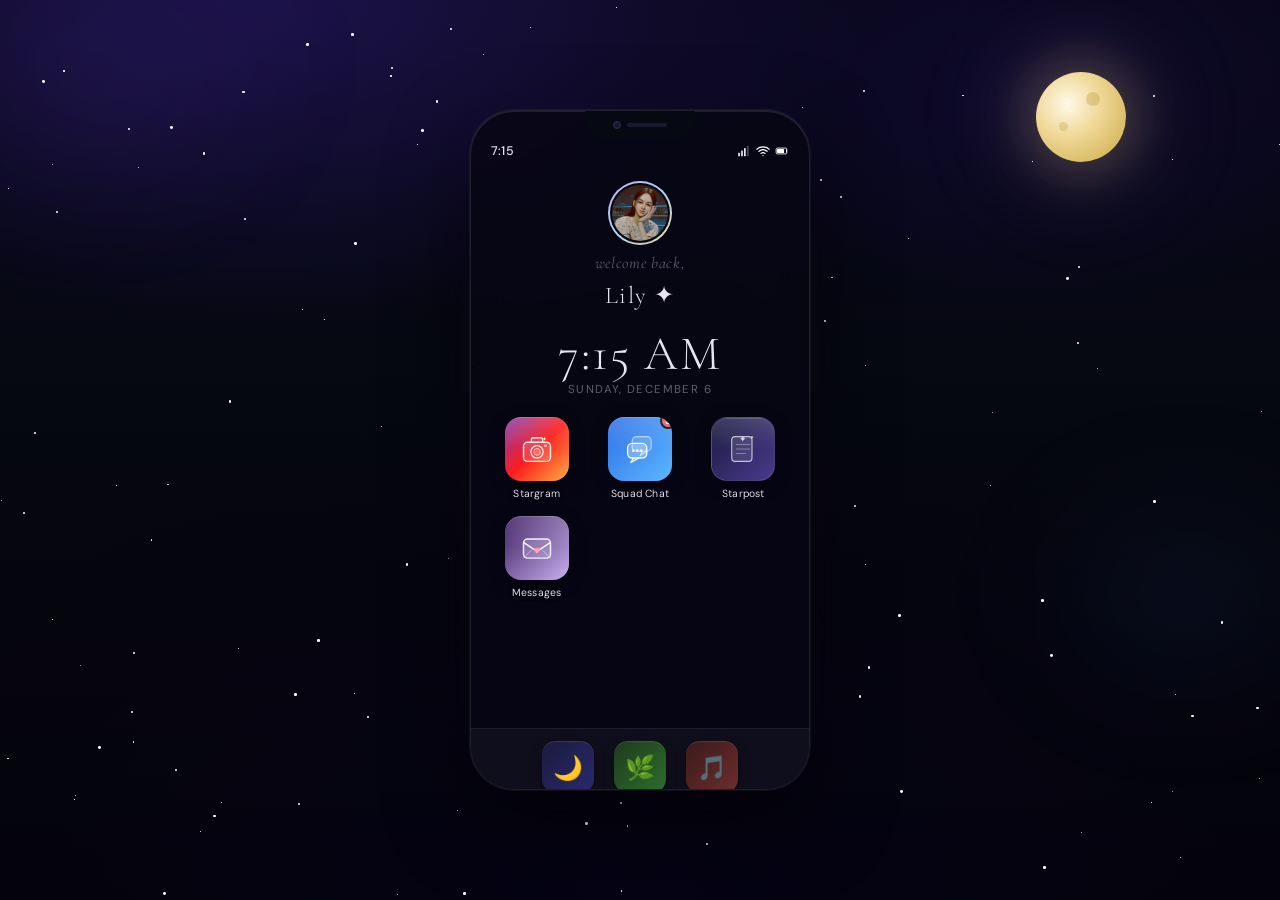
==== index.html @ 1cff6b0c "Update index.html" ====
<!DOCTYPE html>
<html lang="en">
<head>
  <meta charset="UTF-8"/>
  <meta name="viewport" content="width=device-width, initial-scale=1.0"/>
  <title>Lily's World</title>
  <link rel="manifest" href="manifest.json"/>
  <meta name="theme-color" content="#060812"/>
  <meta name="apple-mobile-web-app-capable" content="yes"/>
  <meta name="apple-mobile-web-app-status-bar-style" content="black-translucent"/>
  <meta name="apple-mobile-web-app-title" content="Lily's World"/>
  <link rel="apple-touch-icon" href="icons/icon-192.png"/>
  <style>
    @import url('https://fonts.googleapis.com/css2?family=Cormorant+Garamond:ital,wght@0,300;0,400;1,300;1,400&family=DM+Sans:wght@300;400;500&display=swap');

    *, *::before, *::after { box-sizing: border-box; margin: 0; padding: 0; }

    :root {
      --bg: #060812;
      --surface: rgba(255,255,255,0.04);
      --border: rgba(255,255,255,0.07);
      --text: #e8e4f0;
      --muted: rgba(232,228,240,0.4);
      --accent: #c9b1f0;
      --accent2: #a8d4f5;
      --gold: #f0d898;
    }

    html, body {
      height: 100%;
      overflow: hidden;
    }

    body {
      background: var(--bg);
      color: var(--text);
      font-family: 'DM Sans', sans-serif;
      display: flex;
      align-items: center;
      justify-content: center;
    }

    /* ── NIGHT SKY BACKGROUND ── */
    .sky {
      position: fixed;
      inset: 0;
      z-index: 0;
      overflow: hidden;
    }

    /* Deep gradient */
    .sky-grad {
      position: absolute;
      inset: 0;
      background:
        radial-gradient(ellipse 80% 60% at 20% 0%, rgba(30,20,80,0.9) 0%, transparent 60%),
        radial-gradient(ellipse 60% 50% at 80% 10%, rgba(15,10,50,0.8) 0%, transparent 50%),
        radial-gradient(ellipse 100% 80% at 50% 100%, rgba(5,3,20,1) 0%, transparent 70%),
        linear-gradient(180deg, #090618 0%, #060812 40%, #030208 100%);
    }

    /* Moon */
    .moon {
      position: absolute;
      top: 8%;
      right: 12%;
      width: 90px;
      height: 90px;
      border-radius: 50%;
      background: radial-gradient(circle at 35% 35%, #fef9e7, #f0d898 40%, #c8a840 100%);
      box-shadow:
        0 0 40px 15px rgba(240,216,152,0.15),
        0 0 80px 30px rgba(240,216,152,0.08),
        0 0 120px 50px rgba(240,216,152,0.04);
      animation: moonGlow 4s ease-in-out infinite alternate;
    }

    /* Moon craters */
    .moon::before {
      content: '';
      position: absolute;
      top: 22%; left: 55%;
      width: 14px; height: 14px;
      border-radius: 50%;
      background: rgba(180,140,40,0.3);
    }

    .moon::after {
      content: '';
      position: absolute;
      top: 55%; left: 25%;
      width: 9px; height: 9px;
      border-radius: 50%;
      background: rgba(180,140,40,0.25);
    }

    @keyframes moonGlow {
      from { box-shadow: 0 0 40px 15px rgba(240,216,152,0.15), 0 0 80px 30px rgba(240,216,152,0.08), 0 0 120px 50px rgba(240,216,152,0.04); }
      to   { box-shadow: 0 0 50px 20px rgba(240,216,152,0.22), 0 0 100px 40px rgba(240,216,152,0.12), 0 0 160px 70px rgba(240,216,152,0.06); }
    }

    /* Stars */
    .stars-layer {
      position: absolute;
      inset: 0;
    }

    .star-dot {
      position: absolute;
      border-radius: 50%;
      background: #fff;
      animation: twinkle var(--dur, 3s) ease-in-out infinite alternate;
      animation-delay: var(--delay, 0s);
    }

    @keyframes twinkle {
      from { opacity: var(--min-op, 0.2); transform: scale(1); }
      to   { opacity: var(--max-op, 0.9); transform: scale(1.3); }
    }

    /* Shooting star */
    .shooting-star {
      position: absolute;
      top: 15%;
      left: -10%;
      width: 120px;
      height: 1px;
      background: linear-gradient(90deg, transparent, rgba(255,255,255,0.8), transparent);
      transform: rotate(-20deg);
      animation: shoot 8s ease-in-out infinite;
      animation-delay: 3s;
      opacity: 0;
    }

    @keyframes shoot {
      0%   { left: -10%; top: 15%; opacity: 0; }
      5%   { opacity: 1; }
      20%  { left: 110%; top: 25%; opacity: 0; }
      100% { left: 110%; top: 25%; opacity: 0; }
    }

    /* Nebula clouds */
    .nebula {
      position: absolute;
      border-radius: 50%;
      filter: blur(60px);
      pointer-events: none;
    }

    .nebula-1 {
      width: 400px; height: 300px;
      top: -80px; left: -100px;
      background: radial-gradient(ellipse, rgba(100,60,200,0.12) 0%, transparent 70%);
    }

    .nebula-2 {
      width: 350px; height: 250px;
      bottom: 20%; right: -80px;
      background: radial-gradient(ellipse, rgba(60,120,200,0.1) 0%, transparent 70%);
    }

    /* ── PHONE FRAME ── */
    .phone {
      position: relative;
      z-index: 10;
      width: 340px;
      height: 680px;
      background: rgba(8,6,20,0.85);
      border-radius: 44px;
      border: 1px solid rgba(255,255,255,0.1);
      box-shadow:
        0 0 0 1px rgba(255,255,255,0.05),
        0 30px 80px rgba(0,0,0,0.7),
        0 0 60px rgba(100,60,200,0.08),
        inset 0 1px 0 rgba(255,255,255,0.1);
      overflow: hidden;
      display: flex;
      flex-direction: column;
      backdrop-filter: blur(20px);
    }

    /* Notch */
    .notch {
      width: 110px;
      height: 28px;
      background: #060812;
      border-radius: 0 0 18px 18px;
      margin: 0 auto;
      flex-shrink: 0;
      display: flex;
      align-items: center;
      justify-content: center;
      gap: 6px;
    }

    .notch-cam {
      width: 8px; height: 8px;
      border-radius: 50%;
      background: #1a1a2e;
      border: 1px solid #2a2a4e;
    }

    .notch-speaker {
      width: 40px; height: 4px;
      border-radius: 2px;
      background: #1a1a2e;
    }

    /* Status bar */
    .status-bar {
      display: flex;
      align-items: center;
      justify-content: space-between;
      padding: 4px 20px 0;
      flex-shrink: 0;
    }

    .status-time {
      font-size: 0.78rem;
      font-weight: 500;
      color: var(--text);
      letter-spacing: 0.02em;
    }

    .status-icons {
      display: flex;
      gap: 5px;
      align-items: center;
    }

    .status-icons svg {
      width: 14px; height: 14px;
      fill: var(--text);
    }

    /* ── PHONE CONTENT ── */
    .phone-content {
      flex: 1;
      display: flex;
      flex-direction: column;
      padding: 12px 20px 20px;
      overflow: hidden;
    }

    /* Profile top */
    .profile-top {
      display: flex;
      flex-direction: column;
      align-items: center;
      gap: 8px;
      padding: 10px 0 20px;
    }

    .profile-avatar-ring {
      width: 64px; height: 64px;
      border-radius: 50%;
      padding: 2px;
      background: linear-gradient(135deg, #c9b1f0, #a8d4f5, #f0d898);
      animation: ringGlow 3s ease-in-out infinite alternate;
    }

    @keyframes ringGlow {
      from { box-shadow: 0 0 12px rgba(201,177,240,0.3); }
      to   { box-shadow: 0 0 20px rgba(201,177,240,0.6); }
    }

    .profile-avatar-inner {
      width: 100%; height: 100%;
      border-radius: 50%;
      background: #1a1530;
      border: 2px solid #060812;
      overflow: hidden;
      display: flex; align-items: center; justify-content: center;
      font-size: 1.6rem;
    }

    .profile-avatar-inner img {
      width: 100%; height: 100%;
      object-fit: cover; border-radius: 50%;
    }

    .welcome-text {
      font-family: 'Cormorant Garamond', serif;
      font-style: italic;
      font-size: 1rem;
      color: var(--muted);
      letter-spacing: 0.04em;
    }

    .welcome-name {
      font-family: 'Cormorant Garamond', serif;
      font-size: 1.5rem;
      font-weight: 300;
      color: var(--text);
      letter-spacing: 0.06em;
    }

    /* Date */
    .date-display {
      text-align: center;
      margin-bottom: 20px;
    }

    .clock {
      font-family: 'Cormorant Garamond', serif;
      font-size: 3rem;
      font-weight: 300;
      color: var(--text);
      letter-spacing: 0.04em;
      line-height: 1;
      margin-bottom: 4px;
    }

    .date-str {
      font-size: 0.72rem;
      color: var(--muted);
      letter-spacing: 0.12em;
      text-transform: uppercase;
    }

    /* ── APP GRID ── */
    .app-grid {
      display: grid;
      grid-template-columns: repeat(3, 1fr);
      gap: 16px 12px;
      flex: 1;
      align-content: start;
    }

    .app-icon {
      display: flex;
      flex-direction: column;
      align-items: center;
      gap: 6px;
      cursor: pointer;
      text-decoration: none;
      transition: transform 0.15s ease;
    }

    .app-icon:active { transform: scale(0.9); }

    .app-icon-face {
      width: 64px; height: 64px;
      border-radius: 16px;
      display: flex;
      align-items: center;
      justify-content: center;
      font-size: 1.8rem;
      position: relative;
      overflow: hidden;
      box-shadow: 0 4px 16px rgba(0,0,0,0.4), inset 0 1px 0 rgba(255,255,255,0.15);
      transition: box-shadow 0.2s, transform 0.15s;
    }

    .app-icon:hover .app-icon-face {
      box-shadow: 0 6px 24px rgba(0,0,0,0.5), inset 0 1px 0 rgba(255,255,255,0.2);
      transform: translateY(-2px);
    }

    /* Shine effect */
    .app-icon-face::after {
      content: '';
      position: absolute;
      top: 0; left: 0; right: 0;
      height: 50%;
      background: linear-gradient(180deg, rgba(255,255,255,0.15) 0%, transparent 100%);
      border-radius: 16px 16px 0 0;
      pointer-events: none;
    }

    .app-label {
      font-size: 0.65rem;
      color: var(--text);
      text-align: center;
      letter-spacing: 0.02em;
      text-shadow: 0 1px 4px rgba(0,0,0,0.8);
    }

    /* App colors */
    .app-stargram .app-icon-face {
      background: linear-gradient(135deg, #833ab4, #fd1d1d, #fcb045);
    }

    .app-chat .app-icon-face {
      background: linear-gradient(135deg, #2d6ee8, #5bb8ff);
    }

    .app-starpost .app-icon-face {
      background: linear-gradient(135deg, #1a1a3e, #4a3a8e);
      border: 1px solid rgba(201,177,240,0.2);
    }

    .app-messages .app-icon-face {
  background: linear-gradient(135deg, #3a1a5e, #c9b1f0);
}

    /* Notification badge */
    .app-badge {
      position: absolute;
      top: -4px; right: -4px;
      width: 16px; height: 16px;
      border-radius: 50%;
      background: #e05c5c;
      border: 2px solid #060812;
      font-size: 0.55rem;
      font-weight: 700;
      color: #fff;
      display: flex; align-items: center; justify-content: center;
    }

    /* ── DOCK ── */
    .dock {
      margin: 0 -20px -20px;
      padding: 12px 20px 16px;
      background: rgba(255,255,255,0.04);
      border-top: 1px solid rgba(255,255,255,0.06);
      backdrop-filter: blur(20px);
      display: flex;
      justify-content: center;
      gap: 20px;
    }

    .dock-icon {
      width: 52px; height: 52px;
      border-radius: 14px;
      display: flex; align-items: center; justify-content: center;
      font-size: 1.5rem;
      box-shadow: 0 4px 12px rgba(0,0,0,0.4), inset 0 1px 0 rgba(255,255,255,0.1);
      cursor: pointer;
      transition: transform 0.15s;
    }

    .dock-icon:hover { transform: translateY(-3px); }

    /* ── MOBILE RESPONSIVE ── */
    @media (max-width: 400px) {
      .phone {
        width: 100vw;
        height: 100vh;
        border-radius: 0;
        border: none;
      }
    }

    /* ── ANIMATIONS ── */
    @keyframes fadeUp {
      from { opacity: 0; transform: translateY(16px); }
      to   { opacity: 1; transform: translateY(0); }
    }

    .profile-top { animation: fadeUp 0.6s ease both; }
    .date-display { animation: fadeUp 0.6s 0.1s ease both; }
    .app-grid { animation: fadeUp 0.6s 0.2s ease both; }
    .dock { animation: fadeUp 0.6s 0.3s ease both; }
  </style>
</head>
<body>

  <!-- NIGHT SKY -->
  <div class="sky">
    <div class="sky-grad"></div>
    <div class="moon"></div>
    <div class="nebula nebula-1"></div>
    <div class="nebula nebula-2"></div>
    <div class="stars-layer" id="stars"></div>
    <div class="shooting-star"></div>
  </div>

  <!-- PHONE -->
  <div class="phone">

    <!-- Notch -->
    <div class="notch">
      <div class="notch-cam"></div>
      <div class="notch-speaker"></div>
    </div>

    <!-- Status Bar -->
    <div class="status-bar">
      <div class="status-time" id="status-time">9:41</div>
      <div class="status-icons">
        <!-- Signal -->
        <svg viewBox="0 0 24 24"><rect x="2" y="15" width="3" height="6" rx="1"/><rect x="7" y="11" width="3" height="10" rx="1"/><rect x="12" y="7" width="3" height="14" rx="1"/><rect x="17" y="3" width="3" height="18" rx="1" opacity="0.3"/></svg>
        <!-- Wifi -->
        <svg viewBox="0 0 24 24"><path d="M5 12.55a11 11 0 0 1 14.08 0M1.42 9a16 16 0 0 1 21.16 0M8.53 16.11a6 6 0 0 1 6.95 0" stroke="white" stroke-width="2" fill="none" stroke-linecap="round"/><circle cx="12" cy="20" r="1" fill="white"/></svg>
        <!-- Battery -->
        <svg viewBox="0 0 24 24"><rect x="2" y="7" width="18" height="10" rx="2" stroke="white" stroke-width="1.5" fill="none"/><rect x="3.5" y="8.5" width="12" height="7" rx="1" fill="white"/><path d="M20 10v4" stroke="white" stroke-width="1.5" stroke-linecap="round"/></svg>
      </div>
    </div>

    <!-- Phone Content -->
    <div class="phone-content">

      <!-- Profile -->
      <div class="profile-top">
        <div class="profile-avatar-ring">
          <div class="profile-avatar-inner">
            <img src="avatars/lily.jpg" alt="Lily" onerror="this.parentElement.textContent='🌙'"/>
          </div>
        </div>
        <div class="welcome-text">welcome back,</div>
        <div class="welcome-name">Lily ✦</div>
      </div>

      <!-- Clock -->
      <div class="date-display">
        <div class="clock" id="clock">9:41</div>
        <div class="date-str" id="date-str">Monday, January 1</div>
      </div>

      <!-- App Grid -->
      <div class="app-grid">

        <a class="app-icon app-stargram" href="stargram.html">
          <div class="app-icon-face">
            <svg viewBox="0 0 64 64" width="36" height="36" fill="none" xmlns="http://www.w3.org/2000/svg">
              <!-- Camera body -->
              <rect x="8" y="20" width="48" height="34" rx="7" fill="rgba(255,255,255,0.15)" stroke="rgba(255,255,255,0.9)" stroke-width="2.5"/>
              <!-- Lens outer -->
              <circle cx="32" cy="37" r="11" stroke="rgba(255,255,255,0.9)" stroke-width="2.5"/>
              <!-- Lens inner -->
              <circle cx="32" cy="37" r="6" fill="rgba(255,255,255,0.2)" stroke="rgba(255,255,255,0.7)" stroke-width="1.5"/>
              <!-- Viewfinder bump -->
              <path d="M22 20 L22 15 Q22 12 25 12 L39 12 Q42 12 42 15 L42 20" stroke="rgba(255,255,255,0.9)" stroke-width="2.5" fill="rgba(255,255,255,0.1)" stroke-linejoin="round"/>
              <!-- Flash -->
              <rect x="44" y="24" width="6" height="4" rx="2" fill="rgba(255,255,255,0.7)"/>
              <!-- Star sparkle top right -->
              <text x="46" y="18" font-size="10" fill="rgba(255,255,180,0.95)" text-anchor="middle">✦</text>
            </svg>
          </div>
          <div class="app-label">Stargram</div>
        </a>

        <a class="app-icon app-chat" href="chat.html">
          <div class="app-icon-face">
            <div class="app-badge">3</div>
            <svg viewBox="0 0 64 64" width="36" height="36" fill="none" xmlns="http://www.w3.org/2000/svg">
              <!-- Back bubble -->
              <rect x="18" y="10" width="34" height="26" rx="8" fill="rgba(255,255,255,0.15)" stroke="rgba(255,255,255,0.6)" stroke-width="2"/>
              <path d="M36 36 L32 44 L44 36" fill="rgba(255,255,255,0.15)" stroke="rgba(255,255,255,0.6)" stroke-width="2" stroke-linejoin="round"/>
              <!-- Front bubble -->
              <rect x="10" y="22" width="34" height="26" rx="8" fill="rgba(255,255,255,0.25)" stroke="rgba(255,255,255,0.95)" stroke-width="2.5"/>
              <path d="M20 48 L16 56 L30 48" fill="rgba(255,255,255,0.25)" stroke="rgba(255,255,255,0.95)" stroke-width="2.5" stroke-linejoin="round"/>
              <!-- Dots -->
              <circle cx="20" cy="35" r="2.5" fill="rgba(255,255,255,0.9)"/>
              <circle cx="27" cy="35" r="2.5" fill="rgba(255,255,255,0.9)"/>
              <circle cx="34" cy="35" r="2.5" fill="rgba(255,255,255,0.9)"/>
            </svg>
          </div>
          <div class="app-label">Squad Chat</div>
        </a>

        <a class="app-icon app-starpost" href="starpost.html">
          <div class="app-icon-face">
            <svg viewBox="0 0 64 64" width="36" height="36" fill="none" xmlns="http://www.w3.org/2000/svg">
              <!-- Page/note -->
              <rect x="12" y="10" width="36" height="44" rx="6" fill="rgba(255,255,255,0.1)" stroke="rgba(255,255,255,0.7)" stroke-width="2"/>
              <!-- Lines on page -->
              <line x1="20" y1="24" x2="44" y2="24" stroke="rgba(255,255,255,0.4)" stroke-width="1.5" stroke-linecap="round"/>
              <line x1="20" y1="32" x2="44" y2="32" stroke="rgba(255,255,255,0.4)" stroke-width="1.5" stroke-linecap="round"/>
              <line x1="20" y1="40" x2="36" y2="40" stroke="rgba(255,255,255,0.4)" stroke-width="1.5" stroke-linecap="round"/>
              <!-- Big star -->
              <text x="32" y="20" font-size="16" fill="rgba(230,210,255,0.95)" text-anchor="middle">✦</text>
              <!-- Small stars scattered -->
              <text x="48" y="14" font-size="9" fill="rgba(255,255,180,0.8)" text-anchor="middle">✦</text>
              <text x="16" y="56" font-size="7" fill="rgba(201,177,240,0.6)" text-anchor="middle">✦</text>
            </svg>
          </div>
          <div class="app-label">Starpost</div>
        </a>

        <a class="app-icon app-messages" href="messages.html">
          <div class="app-icon-face">
            <svg viewBox="0 0 64 64" width="36" height="36" fill="none" xmlns="http://www.w3.org/2000/svg">
              <!-- Envelope body -->
              <rect x="8" y="16" width="48" height="34" rx="7" fill="rgba(255,255,255,0.15)" stroke="rgba(255,255,255,0.9)" stroke-width="2.5"/>
              <!-- Envelope flap -->
              <path d="M8 22 L32 38 L56 22" stroke="rgba(255,255,255,0.9)" stroke-width="2.5" stroke-linejoin="round" fill="none"/>
              <!-- Bottom fold lines -->
              <path d="M8 50 L22 36" stroke="rgba(255,255,255,0.5)" stroke-width="1.5" stroke-linecap="round"/>
              <path d="M56 50 L42 36" stroke="rgba(255,255,255,0.5)" stroke-width="1.5" stroke-linecap="round"/>
              <!-- Heart seal in center -->
              <path d="M32 42 C32 42 27 38 27 35 C27 33 28.5 31.5 30.5 31.5 C31.5 31.5 32 32.2 32 32.2 C32 32.2 32.5 31.5 33.5 31.5 C35.5 31.5 37 33 37 35 C37 38 32 42 32 42Z" fill="rgba(255,160,180,0.95)" stroke="rgba(255,120,150,0.6)" stroke-width="0.5"/>
            </svg>
          </div>
          <div class="app-label">Messages</div>
        </a>
        
      </div>

    </div>

    <!-- Dock -->
    <div class="dock">
      <div class="dock-icon" style="background:linear-gradient(135deg,#1a1a3e,#2a2a6e)">🌙</div>
      <div class="dock-icon" style="background:linear-gradient(135deg,#1e3a1e,#2e6e2e)">🌿</div>
      <div class="dock-icon" style="background:linear-gradient(135deg,#3a1a1a,#6e2e2e)">🎵</div>
    </div>

  </div>

  <script>

    // Register service worker
    if ('serviceWorker' in navigator) {
      window.addEventListener('load', function() {
        navigator.serviceWorker.register('sw.js');
      });
    }

    // Generate stars
    var starsLayer = document.getElementById('stars');
    for (var i = 0; i < 120; i++) {
      var star = document.createElement('div');
      star.className = 'star-dot';
      var size = Math.random() * 2.5 + 0.5;
      star.style.cssText =
        'width:' + size + 'px;' +
        'height:' + size + 'px;' +
        'top:' + Math.random() * 100 + '%;' +
        'left:' + Math.random() * 100 + '%;' +
        '--dur:' + (2 + Math.random() * 4) + 's;' +
        '--delay:' + (Math.random() * 4) + 's;' +
        '--min-op:' + (0.1 + Math.random() * 0.3) + ';' +
        '--max-op:' + (0.6 + Math.random() * 0.4) + ';';
      starsLayer.appendChild(star);
    }

    // Real time clock
    function updateClock() {
      var now = new Date();
      var h = now.getHours();
      var m = now.getMinutes();
      var ampm = h >= 12 ? 'PM' : 'AM';
      h = h % 12 || 12;
      var timeStr = h + ':' + (m < 10 ? '0' + m : m);
      var days = ['Sunday','Monday','Tuesday','Wednesday','Thursday','Friday','Saturday'];
      var months = ['January','February','March','April','May','June','July','August','September','October','November','December'];
      var dateStr = days[now.getDay()] + ', ' + months[now.getMonth()] + ' ' + now.getDate();

      document.getElementById('clock').textContent = timeStr + ' ' + ampm;
      document.getElementById('status-time').textContent = timeStr;
      document.getElementById('date-str').textContent = dateStr;
    }

    updateClock();
    setInterval(updateClock, 1000);
  </script>

</body>
</html>
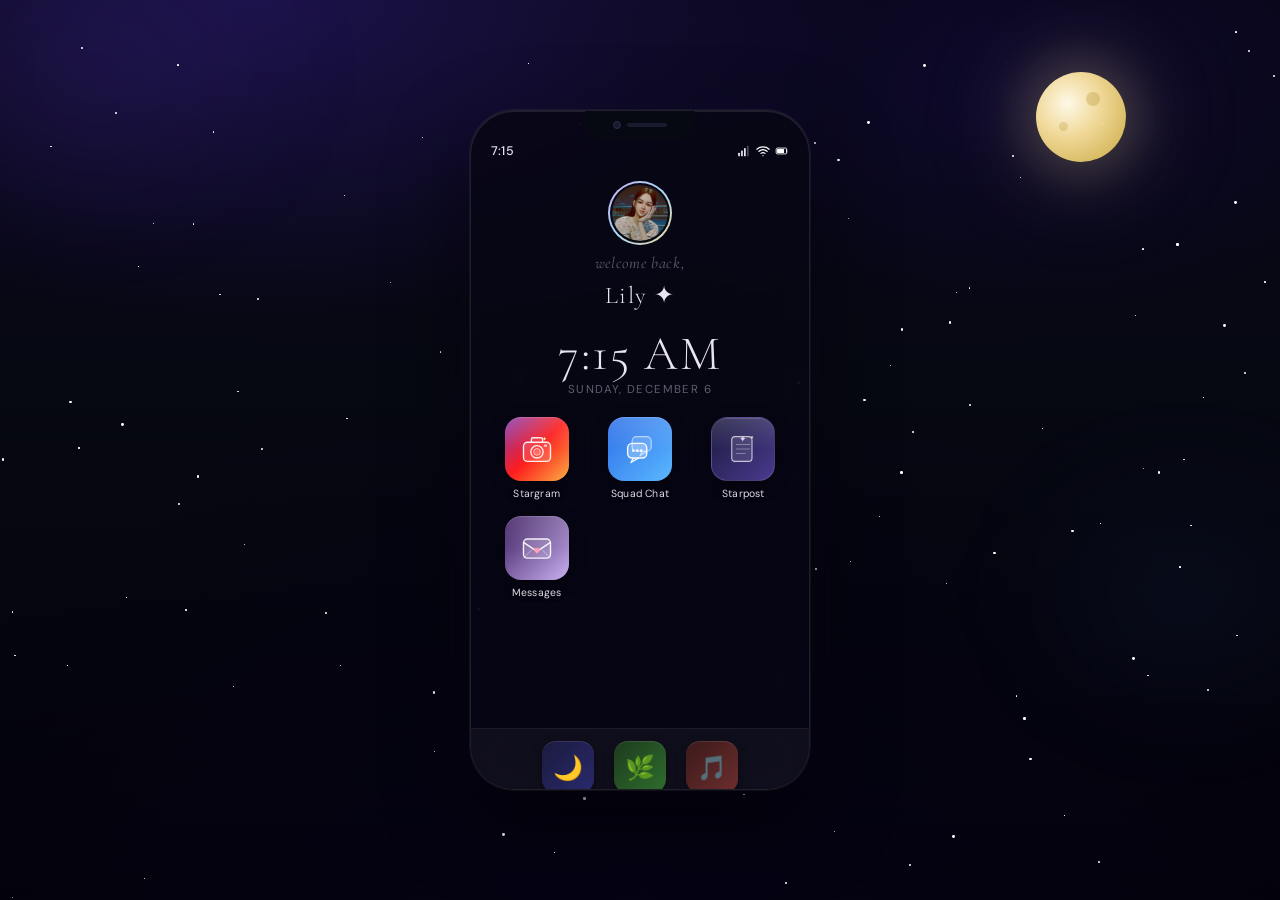
==== commit 0ed48a36: "Update index.html" ====
--- a/index.html
+++ b/index.html
@@ -533,7 +533,6 @@
 
         <a class="app-icon app-chat" href="chat.html">
           <div class="app-icon-face">
-            <div class="app-badge">3</div>
             <svg viewBox="0 0 64 64" width="36" height="36" fill="none" xmlns="http://www.w3.org/2000/svg">
               <!-- Back bubble -->
               <rect x="18" y="10" width="34" height="26" rx="8" fill="rgba(255,255,255,0.15)" stroke="rgba(255,255,255,0.6)" stroke-width="2"/>
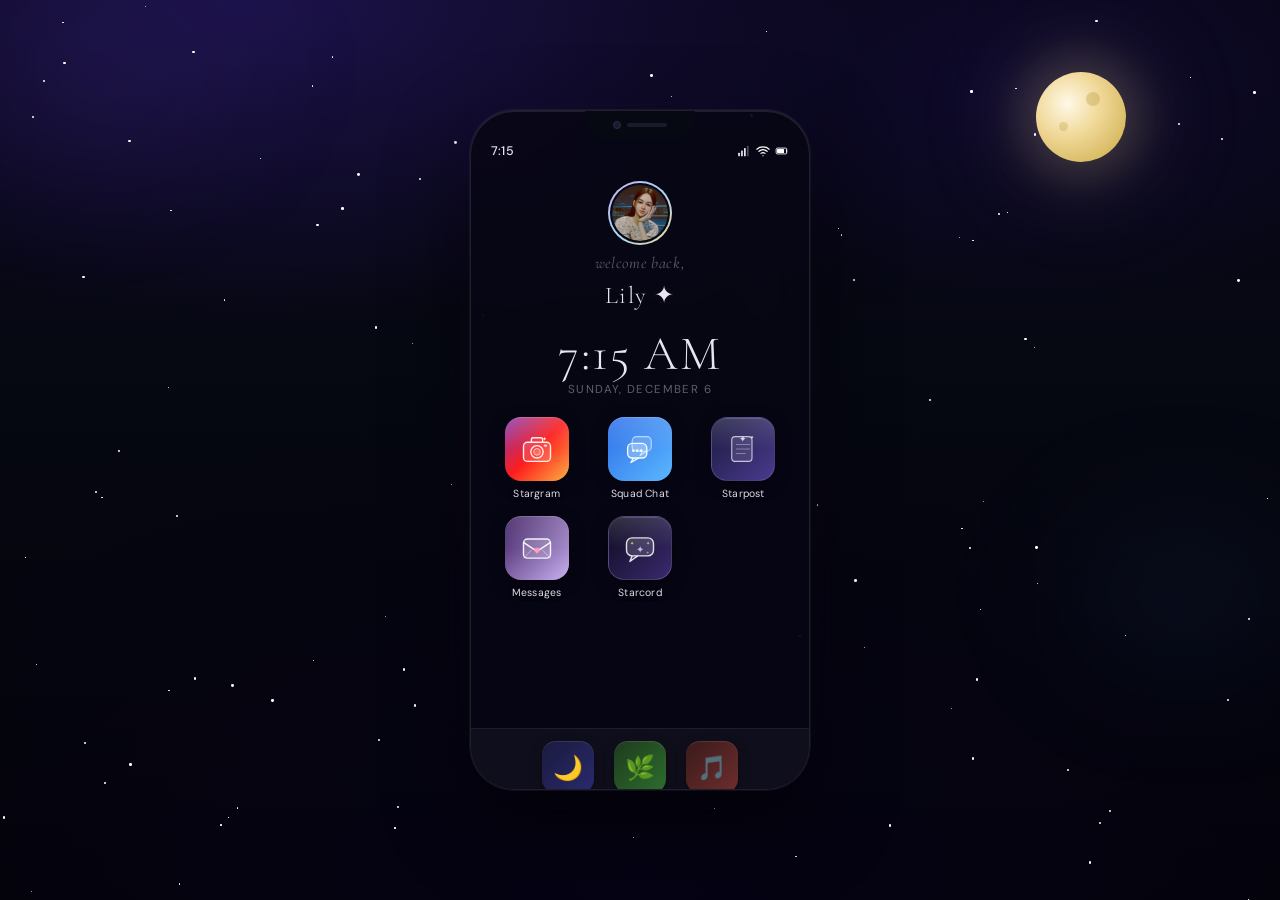
==== commit cbf13d95: "Update index.html" ====
--- a/index.html
+++ b/index.html
@@ -393,6 +393,11 @@
     .app-messages .app-icon-face {
   background: linear-gradient(135deg, #3a1a5e, #c9b1f0);
 }
+
+    .app-starcord .app-icon-face {
+      background: linear-gradient(135deg, #0d0b1e, #3a2a6e);
+      border: 1px solid rgba(201,177,240,0.25);
+    }
 
     /* Notification badge */
     .app-badge {
@@ -584,6 +589,24 @@
           </div>
           <div class="app-label">Messages</div>
         </a>
+
+        <a class="app-icon app-starcord" href="starcord.html">
+          <div class="app-icon-face">
+            <svg viewBox="0 0 64 64" width="36" height="36" fill="none" xmlns="http://www.w3.org/2000/svg">
+              <!-- Chat bubble body -->
+              <rect x="8" y="14" width="48" height="32" rx="10" fill="rgba(255,255,255,0.15)" stroke="rgba(255,255,255,0.85)" stroke-width="2.5"/>
+              <!-- Tail -->
+              <path d="M18 46 L14 56 L28 46" fill="rgba(255,255,255,0.15)" stroke="rgba(255,255,255,0.85)" stroke-width="2.5" stroke-linejoin="round"/>
+              <!-- Big center star -->
+              <text x="32" y="36" font-size="18" fill="rgba(201,177,240,1)" text-anchor="middle" dominant-baseline="middle">✦</text>
+              <!-- Small stars -->
+              <text x="18" y="24" font-size="9" fill="rgba(255,229,102,0.85)" text-anchor="middle" dominant-baseline="middle">✦</text>
+              <text x="46" y="24" font-size="8" fill="rgba(168,212,245,0.85)" text-anchor="middle" dominant-baseline="middle">✦</text>
+              <text x="46" y="40" font-size="7" fill="rgba(245,168,212,0.8)" text-anchor="middle" dominant-baseline="middle">✦</text>
+            </svg>
+          </div>
+          <div class="app-label">Starcord</div>
+        </a>
         
       </div>
 
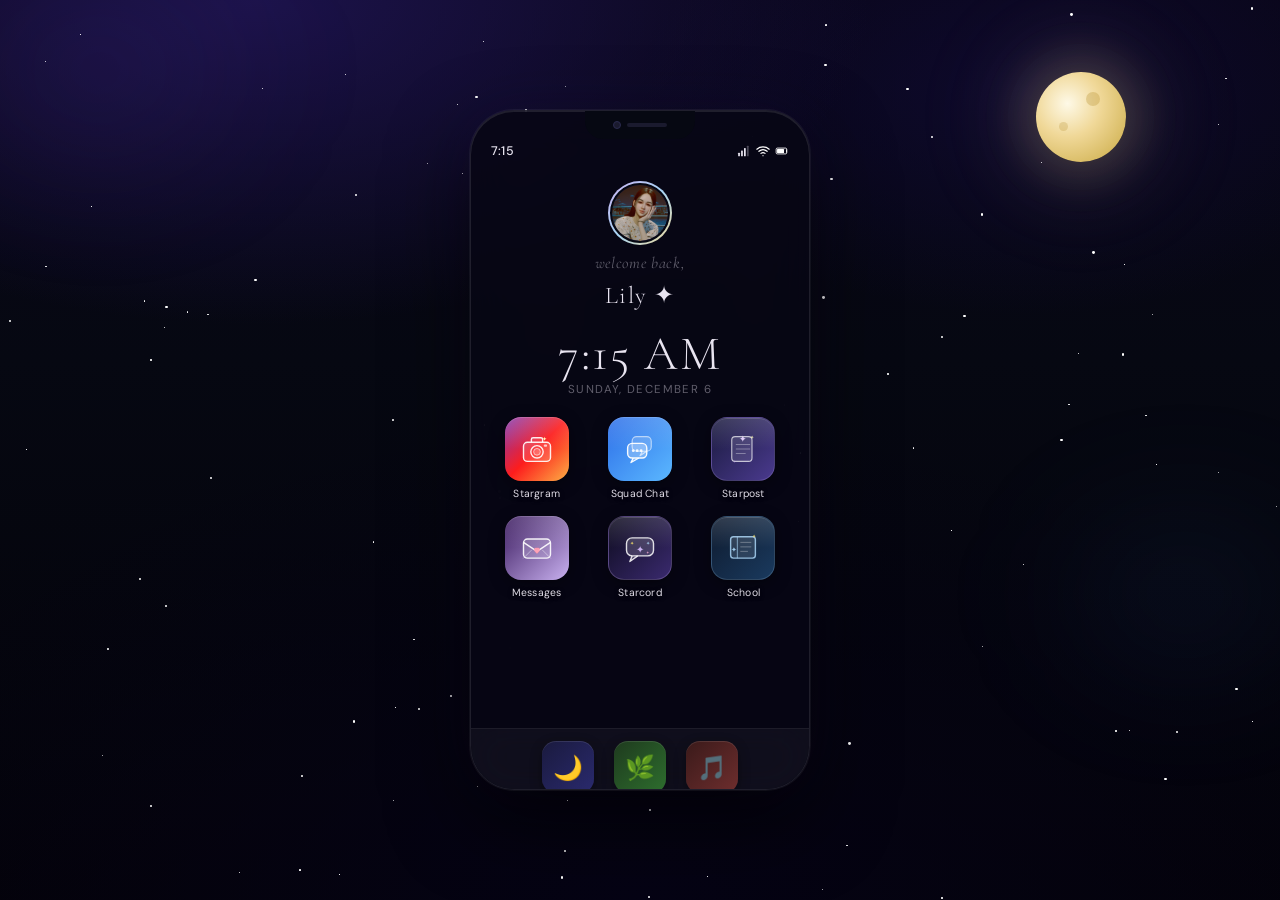
==== commit 27df3a39: "Update index.html" ====
--- a/index.html
+++ b/index.html
@@ -397,6 +397,11 @@
     .app-starcord .app-icon-face {
       background: linear-gradient(135deg, #0d0b1e, #3a2a6e);
       border: 1px solid rgba(201,177,240,0.25);
+    }
+
+    .app-school .app-icon-face {
+      background: linear-gradient(135deg, #0e1a2e, #1a3a5e);
+      border: 1px solid rgba(168,212,245,0.2);
     }
 
     /* Notification badge */
@@ -607,6 +612,26 @@
           </div>
           <div class="app-label">Starcord</div>
         </a>
+
+        <a class="app-icon app-school" href="school.html">
+          <div class="app-icon-face">
+            <svg viewBox="0 0 64 64" width="36" height="36" fill="none" xmlns="http://www.w3.org/2000/svg">
+              <!-- Book body -->
+              <rect x="10" y="12" width="44" height="38" rx="5" fill="rgba(255,255,255,0.1)" stroke="rgba(168,212,245,0.85)" stroke-width="2.5"/>
+              <!-- Spine -->
+              <line x1="22" y1="12" x2="22" y2="50" stroke="rgba(168,212,245,0.6)" stroke-width="2"/>
+              <!-- Page lines -->
+              <line x1="28" y1="22" x2="46" y2="22" stroke="rgba(255,255,255,0.35)" stroke-width="1.5" stroke-linecap="round"/>
+              <line x1="28" y1="30" x2="46" y2="30" stroke="rgba(255,255,255,0.35)" stroke-width="1.5" stroke-linecap="round"/>
+              <line x1="28" y1="38" x2="40" y2="38" stroke="rgba(255,255,255,0.35)" stroke-width="1.5" stroke-linecap="round"/>
+              <!-- Star on cover -->
+              <text x="16" y="36" font-size="13" fill="rgba(168,212,245,0.95)" text-anchor="middle" dominant-baseline="middle">✦</text>
+              <!-- Small sparkle top right -->
+              <text x="52" y="14" font-size="8" fill="rgba(255,229,102,0.8)" text-anchor="middle">✦</text>
+            </svg>
+          </div>
+          <div class="app-label">School</div>
+        </a>
         
       </div>
 
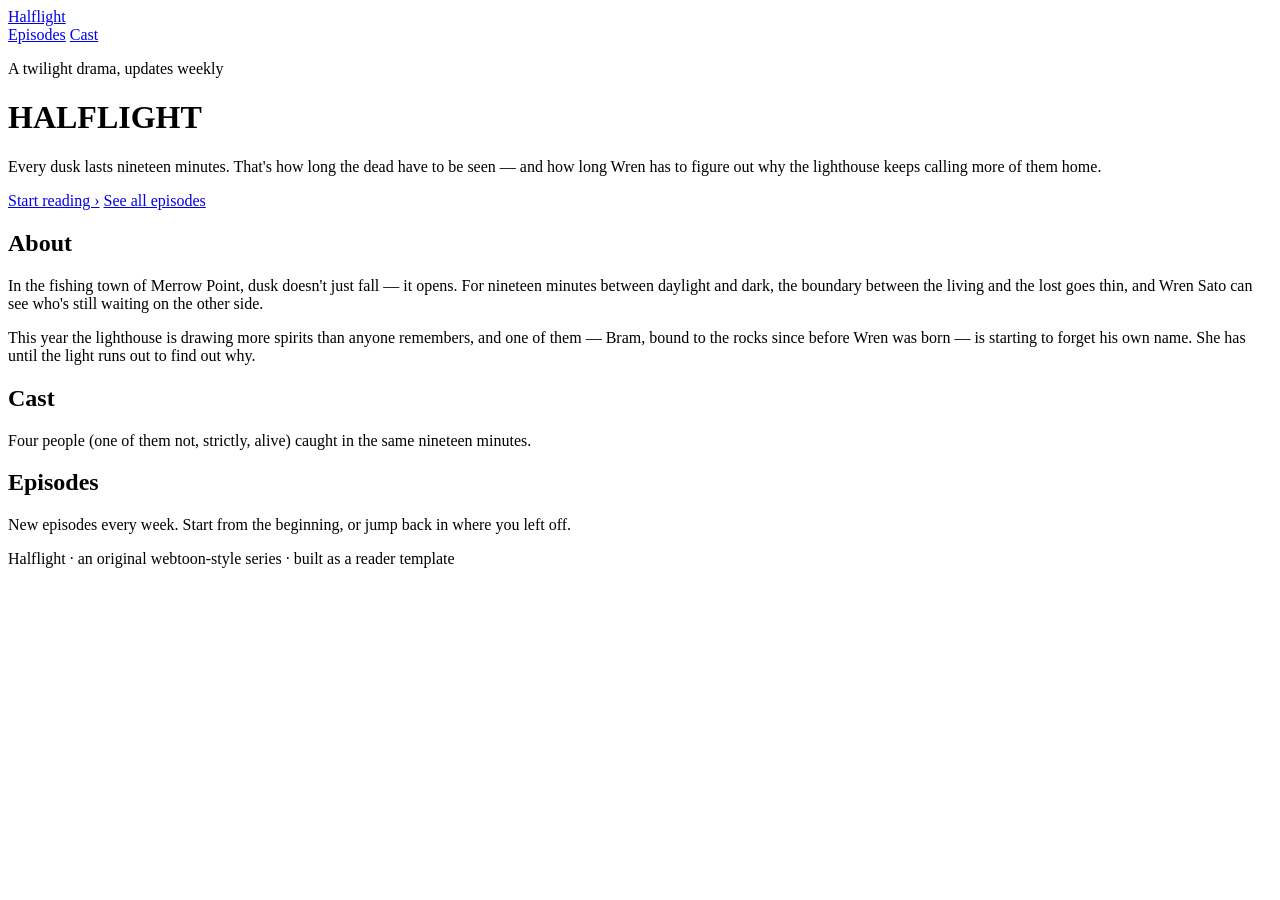
==== commit ba8c6a11: "Add files via upload" ====
--- a/index.html
+++ b/index.html
@@ -1,698 +1,74 @@
 <!DOCTYPE html>
 <html lang="en">
 <head>
-  <meta charset="UTF-8"/>
-  <meta name="viewport" content="width=device-width, initial-scale=1.0"/>
-  <title>Lily's World</title>
-  <link rel="manifest" href="manifest.json"/>
-  <meta name="theme-color" content="#060812"/>
-  <meta name="apple-mobile-web-app-capable" content="yes"/>
-  <meta name="apple-mobile-web-app-status-bar-style" content="black-translucent"/>
-  <meta name="apple-mobile-web-app-title" content="Lily's World"/>
-  <link rel="apple-touch-icon" href="icons/icon-192.png"/>
-  <style>
-    @import url('https://fonts.googleapis.com/css2?family=Cormorant+Garamond:ital,wght@0,300;0,400;1,300;1,400&family=DM+Sans:wght@300;400;500&display=swap');
-
-    *, *::before, *::after { box-sizing: border-box; margin: 0; padding: 0; }
-
-    :root {
-      --bg: #060812;
-      --surface: rgba(255,255,255,0.04);
-      --border: rgba(255,255,255,0.07);
-      --text: #e8e4f0;
-      --muted: rgba(232,228,240,0.4);
-      --accent: #c9b1f0;
-      --accent2: #a8d4f5;
-      --gold: #f0d898;
-    }
-
-    html, body {
-      height: 100%;
-      overflow: hidden;
-    }
-
-    body {
-      background: var(--bg);
-      color: var(--text);
-      font-family: 'DM Sans', sans-serif;
-      display: flex;
-      align-items: center;
-      justify-content: center;
-    }
-
-    /* ── NIGHT SKY BACKGROUND ── */
-    .sky {
-      position: fixed;
-      inset: 0;
-      z-index: 0;
-      overflow: hidden;
-    }
-
-    /* Deep gradient */
-    .sky-grad {
-      position: absolute;
-      inset: 0;
-      background:
-        radial-gradient(ellipse 80% 60% at 20% 0%, rgba(30,20,80,0.9) 0%, transparent 60%),
-        radial-gradient(ellipse 60% 50% at 80% 10%, rgba(15,10,50,0.8) 0%, transparent 50%),
-        radial-gradient(ellipse 100% 80% at 50% 100%, rgba(5,3,20,1) 0%, transparent 70%),
-        linear-gradient(180deg, #090618 0%, #060812 40%, #030208 100%);
-    }
-
-    /* Moon */
-    .moon {
-      position: absolute;
-      top: 8%;
-      right: 12%;
-      width: 90px;
-      height: 90px;
-      border-radius: 50%;
-      background: radial-gradient(circle at 35% 35%, #fef9e7, #f0d898 40%, #c8a840 100%);
-      box-shadow:
-        0 0 40px 15px rgba(240,216,152,0.15),
-        0 0 80px 30px rgba(240,216,152,0.08),
-        0 0 120px 50px rgba(240,216,152,0.04);
-      animation: moonGlow 4s ease-in-out infinite alternate;
-    }
-
-    /* Moon craters */
-    .moon::before {
-      content: '';
-      position: absolute;
-      top: 22%; left: 55%;
-      width: 14px; height: 14px;
-      border-radius: 50%;
-      background: rgba(180,140,40,0.3);
-    }
-
-    .moon::after {
-      content: '';
-      position: absolute;
-      top: 55%; left: 25%;
-      width: 9px; height: 9px;
-      border-radius: 50%;
-      background: rgba(180,140,40,0.25);
-    }
-
-    @keyframes moonGlow {
-      from { box-shadow: 0 0 40px 15px rgba(240,216,152,0.15), 0 0 80px 30px rgba(240,216,152,0.08), 0 0 120px 50px rgba(240,216,152,0.04); }
-      to   { box-shadow: 0 0 50px 20px rgba(240,216,152,0.22), 0 0 100px 40px rgba(240,216,152,0.12), 0 0 160px 70px rgba(240,216,152,0.06); }
-    }
-
-    /* Stars */
-    .stars-layer {
-      position: absolute;
-      inset: 0;
-    }
-
-    .star-dot {
-      position: absolute;
-      border-radius: 50%;
-      background: #fff;
-      animation: twinkle var(--dur, 3s) ease-in-out infinite alternate;
-      animation-delay: var(--delay, 0s);
-    }
-
-    @keyframes twinkle {
-      from { opacity: var(--min-op, 0.2); transform: scale(1); }
-      to   { opacity: var(--max-op, 0.9); transform: scale(1.3); }
-    }
-
-    /* Shooting star */
-    .shooting-star {
-      position: absolute;
-      top: 15%;
-      left: -10%;
-      width: 120px;
-      height: 1px;
-      background: linear-gradient(90deg, transparent, rgba(255,255,255,0.8), transparent);
-      transform: rotate(-20deg);
-      animation: shoot 8s ease-in-out infinite;
-      animation-delay: 3s;
-      opacity: 0;
-    }
-
-    @keyframes shoot {
-      0%   { left: -10%; top: 15%; opacity: 0; }
-      5%   { opacity: 1; }
-      20%  { left: 110%; top: 25%; opacity: 0; }
-      100% { left: 110%; top: 25%; opacity: 0; }
-    }
-
-    /* Nebula clouds */
-    .nebula {
-      position: absolute;
-      border-radius: 50%;
-      filter: blur(60px);
-      pointer-events: none;
-    }
-
-    .nebula-1 {
-      width: 400px; height: 300px;
-      top: -80px; left: -100px;
-      background: radial-gradient(ellipse, rgba(100,60,200,0.12) 0%, transparent 70%);
-    }
-
-    .nebula-2 {
-      width: 350px; height: 250px;
-      bottom: 20%; right: -80px;
-      background: radial-gradient(ellipse, rgba(60,120,200,0.1) 0%, transparent 70%);
-    }
-
-    /* ── PHONE FRAME ── */
-    .phone {
-      position: relative;
-      z-index: 10;
-      width: 340px;
-      height: 680px;
-      background: rgba(8,6,20,0.85);
-      border-radius: 44px;
-      border: 1px solid rgba(255,255,255,0.1);
-      box-shadow:
-        0 0 0 1px rgba(255,255,255,0.05),
-        0 30px 80px rgba(0,0,0,0.7),
-        0 0 60px rgba(100,60,200,0.08),
-        inset 0 1px 0 rgba(255,255,255,0.1);
-      overflow: hidden;
-      display: flex;
-      flex-direction: column;
-      backdrop-filter: blur(20px);
-    }
-
-    /* Notch */
-    .notch {
-      width: 110px;
-      height: 28px;
-      background: #060812;
-      border-radius: 0 0 18px 18px;
-      margin: 0 auto;
-      flex-shrink: 0;
-      display: flex;
-      align-items: center;
-      justify-content: center;
-      gap: 6px;
-    }
-
-    .notch-cam {
-      width: 8px; height: 8px;
-      border-radius: 50%;
-      background: #1a1a2e;
-      border: 1px solid #2a2a4e;
-    }
-
-    .notch-speaker {
-      width: 40px; height: 4px;
-      border-radius: 2px;
-      background: #1a1a2e;
-    }
-
-    /* Status bar */
-    .status-bar {
-      display: flex;
-      align-items: center;
-      justify-content: space-between;
-      padding: 4px 20px 0;
-      flex-shrink: 0;
-    }
-
-    .status-time {
-      font-size: 0.78rem;
-      font-weight: 500;
-      color: var(--text);
-      letter-spacing: 0.02em;
-    }
-
-    .status-icons {
-      display: flex;
-      gap: 5px;
-      align-items: center;
-    }
-
-    .status-icons svg {
-      width: 14px; height: 14px;
-      fill: var(--text);
-    }
-
-    /* ── PHONE CONTENT ── */
-    .phone-content {
-      flex: 1;
-      display: flex;
-      flex-direction: column;
-      padding: 12px 20px 20px;
-      overflow: hidden;
-    }
-
-    /* Profile top */
-    .profile-top {
-      display: flex;
-      flex-direction: column;
-      align-items: center;
-      gap: 8px;
-      padding: 10px 0 20px;
-    }
-
-    .profile-avatar-ring {
-      width: 64px; height: 64px;
-      border-radius: 50%;
-      padding: 2px;
-      background: linear-gradient(135deg, #c9b1f0, #a8d4f5, #f0d898);
-      animation: ringGlow 3s ease-in-out infinite alternate;
-    }
-
-    @keyframes ringGlow {
-      from { box-shadow: 0 0 12px rgba(201,177,240,0.3); }
-      to   { box-shadow: 0 0 20px rgba(201,177,240,0.6); }
-    }
-
-    .profile-avatar-inner {
-      width: 100%; height: 100%;
-      border-radius: 50%;
-      background: #1a1530;
-      border: 2px solid #060812;
-      overflow: hidden;
-      display: flex; align-items: center; justify-content: center;
-      font-size: 1.6rem;
-    }
-
-    .profile-avatar-inner img {
-      width: 100%; height: 100%;
-      object-fit: cover; border-radius: 50%;
-    }
-
-    .welcome-text {
-      font-family: 'Cormorant Garamond', serif;
-      font-style: italic;
-      font-size: 1rem;
-      color: var(--muted);
-      letter-spacing: 0.04em;
-    }
-
-    .welcome-name {
-      font-family: 'Cormorant Garamond', serif;
-      font-size: 1.5rem;
-      font-weight: 300;
-      color: var(--text);
-      letter-spacing: 0.06em;
-    }
-
-    /* Date */
-    .date-display {
-      text-align: center;
-      margin-bottom: 20px;
-    }
-
-    .clock {
-      font-family: 'Cormorant Garamond', serif;
-      font-size: 3rem;
-      font-weight: 300;
-      color: var(--text);
-      letter-spacing: 0.04em;
-      line-height: 1;
-      margin-bottom: 4px;
-    }
-
-    .date-str {
-      font-size: 0.72rem;
-      color: var(--muted);
-      letter-spacing: 0.12em;
-      text-transform: uppercase;
-    }
-
-    /* ── APP GRID ── */
-    .app-grid {
-      display: grid;
-      grid-template-columns: repeat(3, 1fr);
-      gap: 16px 12px;
-      flex: 1;
-      align-content: start;
-    }
-
-    .app-icon {
-      display: flex;
-      flex-direction: column;
-      align-items: center;
-      gap: 6px;
-      cursor: pointer;
-      text-decoration: none;
-      transition: transform 0.15s ease;
-    }
-
-    .app-icon:active { transform: scale(0.9); }
-
-    .app-icon-face {
-      width: 64px; height: 64px;
-      border-radius: 16px;
-      display: flex;
-      align-items: center;
-      justify-content: center;
-      font-size: 1.8rem;
-      position: relative;
-      overflow: hidden;
-      box-shadow: 0 4px 16px rgba(0,0,0,0.4), inset 0 1px 0 rgba(255,255,255,0.15);
-      transition: box-shadow 0.2s, transform 0.15s;
-    }
-
-    .app-icon:hover .app-icon-face {
-      box-shadow: 0 6px 24px rgba(0,0,0,0.5), inset 0 1px 0 rgba(255,255,255,0.2);
-      transform: translateY(-2px);
-    }
-
-    /* Shine effect */
-    .app-icon-face::after {
-      content: '';
-      position: absolute;
-      top: 0; left: 0; right: 0;
-      height: 50%;
-      background: linear-gradient(180deg, rgba(255,255,255,0.15) 0%, transparent 100%);
-      border-radius: 16px 16px 0 0;
-      pointer-events: none;
-    }
-
-    .app-label {
-      font-size: 0.65rem;
-      color: var(--text);
-      text-align: center;
-      letter-spacing: 0.02em;
-      text-shadow: 0 1px 4px rgba(0,0,0,0.8);
-    }
-
-    /* App colors */
-    .app-stargram .app-icon-face {
-      background: linear-gradient(135deg, #833ab4, #fd1d1d, #fcb045);
-    }
-
-    .app-chat .app-icon-face {
-      background: linear-gradient(135deg, #2d6ee8, #5bb8ff);
-    }
-
-    .app-starpost .app-icon-face {
-      background: linear-gradient(135deg, #1a1a3e, #4a3a8e);
-      border: 1px solid rgba(201,177,240,0.2);
-    }
-
-    .app-messages .app-icon-face {
-  background: linear-gradient(135deg, #3a1a5e, #c9b1f0);
-}
-
-    .app-starcord .app-icon-face {
-      background: linear-gradient(135deg, #0d0b1e, #3a2a6e);
-      border: 1px solid rgba(201,177,240,0.25);
-    }
-
-    .app-school .app-icon-face {
-      background: linear-gradient(135deg, #0e1a2e, #1a3a5e);
-      border: 1px solid rgba(168,212,245,0.2);
-    }
-
-    /* Notification badge */
-    .app-badge {
-      position: absolute;
-      top: -4px; right: -4px;
-      width: 16px; height: 16px;
-      border-radius: 50%;
-      background: #e05c5c;
-      border: 2px solid #060812;
-      font-size: 0.55rem;
-      font-weight: 700;
-      color: #fff;
-      display: flex; align-items: center; justify-content: center;
-    }
-
-    /* ── DOCK ── */
-    .dock {
-      margin: 0 -20px -20px;
-      padding: 12px 20px 16px;
-      background: rgba(255,255,255,0.04);
-      border-top: 1px solid rgba(255,255,255,0.06);
-      backdrop-filter: blur(20px);
-      display: flex;
-      justify-content: center;
-      gap: 20px;
-    }
-
-    .dock-icon {
-      width: 52px; height: 52px;
-      border-radius: 14px;
-      display: flex; align-items: center; justify-content: center;
-      font-size: 1.5rem;
-      box-shadow: 0 4px 12px rgba(0,0,0,0.4), inset 0 1px 0 rgba(255,255,255,0.1);
-      cursor: pointer;
-      transition: transform 0.15s;
-    }
-
-    .dock-icon:hover { transform: translateY(-3px); }
-
-    /* ── MOBILE RESPONSIVE ── */
-    @media (max-width: 400px) {
-      .phone {
-        width: 100vw;
-        height: 100vh;
-        border-radius: 0;
-        border: none;
-      }
-    }
-
-    /* ── ANIMATIONS ── */
-    @keyframes fadeUp {
-      from { opacity: 0; transform: translateY(16px); }
-      to   { opacity: 1; transform: translateY(0); }
-    }
-
-    .profile-top { animation: fadeUp 0.6s ease both; }
-    .date-display { animation: fadeUp 0.6s 0.1s ease both; }
-    .app-grid { animation: fadeUp 0.6s 0.2s ease both; }
-    .dock { animation: fadeUp 0.6s 0.3s ease both; }
-  </style>
+<meta charset="UTF-8">
+<meta name="viewport" content="width=device-width, initial-scale=1.0">
+<title>Halflight — a webtoon</title>
+<meta name="description" content="Halflight: every dusk lasts nineteen minutes. That's how long the dead have to be seen.">
+<link rel="preconnect" href="https://fonts.googleapis.com">
+<link href="https://fonts.googleapis.com/css2?family=Cormorant+Garamond:wght@500;600;700&family=Space+Grotesk:wght@400;500;600;700&family=Work+Sans:wght@400;500&display=swap" rel="stylesheet">
+<link rel="stylesheet" href="css/style.css">
 </head>
 <body>
 
-  <!-- NIGHT SKY -->
-  <div class="sky">
-    <div class="sky-grad"></div>
-    <div class="moon"></div>
-    <div class="nebula nebula-1"></div>
-    <div class="nebula nebula-2"></div>
-    <div class="stars-layer" id="stars"></div>
-    <div class="shooting-star"></div>
+<div class="ember-field"></div>
+
+<nav class="site-nav">
+  <a class="brand" href="index.html"><span class="mark"></span>Halflight</a>
+  <div class="nav-links">
+    <a href="#episodes">Episodes</a>
+    <a href="#cast">Cast</a>
   </div>
+</nav>
 
-  <!-- PHONE -->
-  <div class="phone">
+<header class="hero">
+  <p class="eyebrow">A twilight drama, updates weekly</p>
+  <h1>HALFLIGHT</h1>
+  <p class="tagline">Every dusk lasts nineteen minutes. That's how long the dead have to be seen — and how long Wren has to figure out why the lighthouse keeps calling more of them home.</p>
+  <div class="hero-cta">
+    <a class="btn-primary" href="chapter.html?ep=1">Start reading &#8250;</a>
+    <a class="btn-secondary" href="#episodes">See all episodes</a>
+  </div>
+  <div class="hero-cover" id="heroCover"></div>
+</header>
 
-    <!-- Notch -->
-    <div class="notch">
-      <div class="notch-cam"></div>
-      <div class="notch-speaker"></div>
-    </div>
+<div class="twilight-divider">
+  <div class="line"></div>
+  <div class="spark" style="left:30%; animation-delay:0s;"></div>
+  <div class="spark" style="left:55%; animation-delay:1.1s;"></div>
+  <div class="spark" style="left:75%; animation-delay:2.2s;"></div>
+</div>
 
-    <!-- Status Bar -->
-    <div class="status-bar">
-      <div class="status-time" id="status-time">9:41</div>
-      <div class="status-icons">
-        <!-- Signal -->
-        <svg viewBox="0 0 24 24"><rect x="2" y="15" width="3" height="6" rx="1"/><rect x="7" y="11" width="3" height="10" rx="1"/><rect x="12" y="7" width="3" height="14" rx="1"/><rect x="17" y="3" width="3" height="18" rx="1" opacity="0.3"/></svg>
-        <!-- Wifi -->
-        <svg viewBox="0 0 24 24"><path d="M5 12.55a11 11 0 0 1 14.08 0M1.42 9a16 16 0 0 1 21.16 0M8.53 16.11a6 6 0 0 1 6.95 0" stroke="white" stroke-width="2" fill="none" stroke-linecap="round"/><circle cx="12" cy="20" r="1" fill="white"/></svg>
-        <!-- Battery -->
-        <svg viewBox="0 0 24 24"><rect x="2" y="7" width="18" height="10" rx="2" stroke="white" stroke-width="1.5" fill="none"/><rect x="3.5" y="8.5" width="12" height="7" rx="1" fill="white"/><path d="M20 10v4" stroke="white" stroke-width="1.5" stroke-linecap="round"/></svg>
-      </div>
-    </div>
+<section class="section about">
+  <h2>About</h2>
+  <p>In the fishing town of Merrow Point, dusk doesn't just fall — it opens. For nineteen minutes between daylight and dark, the boundary between the living and the lost goes thin, and Wren Sato can see who's still waiting on the other side.</p>
+  <p>This year the lighthouse is drawing more spirits than anyone remembers, and one of them — Bram, bound to the rocks since before Wren was born — is starting to forget his own name. She has until the light runs out to find out why.</p>
+</section>
 
-    <!-- Phone Content -->
-    <div class="phone-content">
+<div class="twilight-divider">
+  <div class="line"></div>
+  <div class="spark" style="left:20%; animation-delay:0.5s;"></div>
+  <div class="spark" style="left:60%; animation-delay:1.8s;"></div>
+</div>
 
-      <!-- Profile -->
-      <div class="profile-top">
-        <div class="profile-avatar-ring">
-          <div class="profile-avatar-inner">
-            <img src="avatars/lily.jpg" alt="Lily" onerror="this.parentElement.textContent='🌙'"/>
-          </div>
-        </div>
-        <div class="welcome-text">welcome back,</div>
-        <div class="welcome-name">Lily ✦</div>
-      </div>
+<section class="section" id="cast">
+  <h2>Cast</h2>
+  <p class="lede">Four people (one of them not, strictly, alive) caught in the same nineteen minutes.</p>
+  <div class="cast-grid" id="castGrid"></div>
+</section>
 
-      <!-- Clock -->
-      <div class="date-display">
-        <div class="clock" id="clock">9:41</div>
-        <div class="date-str" id="date-str">Monday, January 1</div>
-      </div>
+<section class="section" id="episodes">
+  <h2>Episodes</h2>
+  <p class="lede">New episodes every week. Start from the beginning, or jump back in where you left off.</p>
+  <div class="ep-list" id="episodeList"></div>
+</section>
 
-      <!-- App Grid -->
-      <div class="app-grid">
+<footer class="site-footer">
+  Halflight &middot; an original webtoon-style series &middot; built as a reader template
+</footer>
 
-        <a class="app-icon app-stargram" href="stargram.html">
-          <div class="app-icon-face">
-            <svg viewBox="0 0 64 64" width="36" height="36" fill="none" xmlns="http://www.w3.org/2000/svg">
-              <!-- Camera body -->
-              <rect x="8" y="20" width="48" height="34" rx="7" fill="rgba(255,255,255,0.15)" stroke="rgba(255,255,255,0.9)" stroke-width="2.5"/>
-              <!-- Lens outer -->
-              <circle cx="32" cy="37" r="11" stroke="rgba(255,255,255,0.9)" stroke-width="2.5"/>
-              <!-- Lens inner -->
-              <circle cx="32" cy="37" r="6" fill="rgba(255,255,255,0.2)" stroke="rgba(255,255,255,0.7)" stroke-width="1.5"/>
-              <!-- Viewfinder bump -->
-              <path d="M22 20 L22 15 Q22 12 25 12 L39 12 Q42 12 42 15 L42 20" stroke="rgba(255,255,255,0.9)" stroke-width="2.5" fill="rgba(255,255,255,0.1)" stroke-linejoin="round"/>
-              <!-- Flash -->
-              <rect x="44" y="24" width="6" height="4" rx="2" fill="rgba(255,255,255,0.7)"/>
-              <!-- Star sparkle top right -->
-              <text x="46" y="18" font-size="10" fill="rgba(255,255,180,0.95)" text-anchor="middle">✦</text>
-            </svg>
-          </div>
-          <div class="app-label">Stargram</div>
-        </a>
-
-        <a class="app-icon app-chat" href="chat.html">
-          <div class="app-icon-face">
-            <svg viewBox="0 0 64 64" width="36" height="36" fill="none" xmlns="http://www.w3.org/2000/svg">
-              <!-- Back bubble -->
-              <rect x="18" y="10" width="34" height="26" rx="8" fill="rgba(255,255,255,0.15)" stroke="rgba(255,255,255,0.6)" stroke-width="2"/>
-              <path d="M36 36 L32 44 L44 36" fill="rgba(255,255,255,0.15)" stroke="rgba(255,255,255,0.6)" stroke-width="2" stroke-linejoin="round"/>
-              <!-- Front bubble -->
-              <rect x="10" y="22" width="34" height="26" rx="8" fill="rgba(255,255,255,0.25)" stroke="rgba(255,255,255,0.95)" stroke-width="2.5"/>
-              <path d="M20 48 L16 56 L30 48" fill="rgba(255,255,255,0.25)" stroke="rgba(255,255,255,0.95)" stroke-width="2.5" stroke-linejoin="round"/>
-              <!-- Dots -->
-              <circle cx="20" cy="35" r="2.5" fill="rgba(255,255,255,0.9)"/>
-              <circle cx="27" cy="35" r="2.5" fill="rgba(255,255,255,0.9)"/>
-              <circle cx="34" cy="35" r="2.5" fill="rgba(255,255,255,0.9)"/>
-            </svg>
-          </div>
-          <div class="app-label">Squad Chat</div>
-        </a>
-
-        <a class="app-icon app-starpost" href="starpost.html">
-          <div class="app-icon-face">
-            <svg viewBox="0 0 64 64" width="36" height="36" fill="none" xmlns="http://www.w3.org/2000/svg">
-              <!-- Page/note -->
-              <rect x="12" y="10" width="36" height="44" rx="6" fill="rgba(255,255,255,0.1)" stroke="rgba(255,255,255,0.7)" stroke-width="2"/>
-              <!-- Lines on page -->
-              <line x1="20" y1="24" x2="44" y2="24" stroke="rgba(255,255,255,0.4)" stroke-width="1.5" stroke-linecap="round"/>
-              <line x1="20" y1="32" x2="44" y2="32" stroke="rgba(255,255,255,0.4)" stroke-width="1.5" stroke-linecap="round"/>
-              <line x1="20" y1="40" x2="36" y2="40" stroke="rgba(255,255,255,0.4)" stroke-width="1.5" stroke-linecap="round"/>
-              <!-- Big star -->
-              <text x="32" y="20" font-size="16" fill="rgba(230,210,255,0.95)" text-anchor="middle">✦</text>
-              <!-- Small stars scattered -->
-              <text x="48" y="14" font-size="9" fill="rgba(255,255,180,0.8)" text-anchor="middle">✦</text>
-              <text x="16" y="56" font-size="7" fill="rgba(201,177,240,0.6)" text-anchor="middle">✦</text>
-            </svg>
-          </div>
-          <div class="app-label">Starpost</div>
-        </a>
-
-        <a class="app-icon app-messages" href="messages.html">
-          <div class="app-icon-face">
-            <svg viewBox="0 0 64 64" width="36" height="36" fill="none" xmlns="http://www.w3.org/2000/svg">
-              <!-- Envelope body -->
-              <rect x="8" y="16" width="48" height="34" rx="7" fill="rgba(255,255,255,0.15)" stroke="rgba(255,255,255,0.9)" stroke-width="2.5"/>
-              <!-- Envelope flap -->
-              <path d="M8 22 L32 38 L56 22" stroke="rgba(255,255,255,0.9)" stroke-width="2.5" stroke-linejoin="round" fill="none"/>
-              <!-- Bottom fold lines -->
-              <path d="M8 50 L22 36" stroke="rgba(255,255,255,0.5)" stroke-width="1.5" stroke-linecap="round"/>
-              <path d="M56 50 L42 36" stroke="rgba(255,255,255,0.5)" stroke-width="1.5" stroke-linecap="round"/>
-              <!-- Heart seal in center -->
-              <path d="M32 42 C32 42 27 38 27 35 C27 33 28.5 31.5 30.5 31.5 C31.5 31.5 32 32.2 32 32.2 C32 32.2 32.5 31.5 33.5 31.5 C35.5 31.5 37 33 37 35 C37 38 32 42 32 42Z" fill="rgba(255,160,180,0.95)" stroke="rgba(255,120,150,0.6)" stroke-width="0.5"/>
-            </svg>
-          </div>
-          <div class="app-label">Messages</div>
-        </a>
-
-        <a class="app-icon app-starcord" href="starcord.html">
-          <div class="app-icon-face">
-            <svg viewBox="0 0 64 64" width="36" height="36" fill="none" xmlns="http://www.w3.org/2000/svg">
-              <!-- Chat bubble body -->
-              <rect x="8" y="14" width="48" height="32" rx="10" fill="rgba(255,255,255,0.15)" stroke="rgba(255,255,255,0.85)" stroke-width="2.5"/>
-              <!-- Tail -->
-              <path d="M18 46 L14 56 L28 46" fill="rgba(255,255,255,0.15)" stroke="rgba(255,255,255,0.85)" stroke-width="2.5" stroke-linejoin="round"/>
-              <!-- Big center star -->
-              <text x="32" y="36" font-size="18" fill="rgba(201,177,240,1)" text-anchor="middle" dominant-baseline="middle">✦</text>
-              <!-- Small stars -->
-              <text x="18" y="24" font-size="9" fill="rgba(255,229,102,0.85)" text-anchor="middle" dominant-baseline="middle">✦</text>
-              <text x="46" y="24" font-size="8" fill="rgba(168,212,245,0.85)" text-anchor="middle" dominant-baseline="middle">✦</text>
-              <text x="46" y="40" font-size="7" fill="rgba(245,168,212,0.8)" text-anchor="middle" dominant-baseline="middle">✦</text>
-            </svg>
-          </div>
-          <div class="app-label">Starcord</div>
-        </a>
-
-        <a class="app-icon app-school" href="school.html">
-          <div class="app-icon-face">
-            <svg viewBox="0 0 64 64" width="36" height="36" fill="none" xmlns="http://www.w3.org/2000/svg">
-              <!-- Book body -->
-              <rect x="10" y="12" width="44" height="38" rx="5" fill="rgba(255,255,255,0.1)" stroke="rgba(168,212,245,0.85)" stroke-width="2.5"/>
-              <!-- Spine -->
-              <line x1="22" y1="12" x2="22" y2="50" stroke="rgba(168,212,245,0.6)" stroke-width="2"/>
-              <!-- Page lines -->
-              <line x1="28" y1="22" x2="46" y2="22" stroke="rgba(255,255,255,0.35)" stroke-width="1.5" stroke-linecap="round"/>
-              <line x1="28" y1="30" x2="46" y2="30" stroke="rgba(255,255,255,0.35)" stroke-width="1.5" stroke-linecap="round"/>
-              <line x1="28" y1="38" x2="40" y2="38" stroke="rgba(255,255,255,0.35)" stroke-width="1.5" stroke-linecap="round"/>
-              <!-- Star on cover -->
-              <text x="16" y="36" font-size="13" fill="rgba(168,212,245,0.95)" text-anchor="middle" dominant-baseline="middle">✦</text>
-              <!-- Small sparkle top right -->
-              <text x="52" y="14" font-size="8" fill="rgba(255,229,102,0.8)" text-anchor="middle">✦</text>
-            </svg>
-          </div>
-          <div class="app-label">School</div>
-        </a>
-        
-      </div>
-
-    </div>
-
-    <!-- Dock -->
-    <div class="dock">
-      <div class="dock-icon" style="background:linear-gradient(135deg,#1a1a3e,#2a2a6e)">🌙</div>
-      <div class="dock-icon" style="background:linear-gradient(135deg,#1e3a1e,#2e6e2e)">🌿</div>
-      <div class="dock-icon" style="background:linear-gradient(135deg,#3a1a1a,#6e2e2e)">🎵</div>
-    </div>
-
-  </div>
-
-  <script>
-
-    // Register service worker
-    if ('serviceWorker' in navigator) {
-      window.addEventListener('load', function() {
-        navigator.serviceWorker.register('sw.js');
-      });
-    }
-
-    // Generate stars
-    var starsLayer = document.getElementById('stars');
-    for (var i = 0; i < 120; i++) {
-      var star = document.createElement('div');
-      star.className = 'star-dot';
-      var size = Math.random() * 2.5 + 0.5;
-      star.style.cssText =
-        'width:' + size + 'px;' +
-        'height:' + size + 'px;' +
-        'top:' + Math.random() * 100 + '%;' +
-        'left:' + Math.random() * 100 + '%;' +
-        '--dur:' + (2 + Math.random() * 4) + 's;' +
-        '--delay:' + (Math.random() * 4) + 's;' +
-        '--min-op:' + (0.1 + Math.random() * 0.3) + ';' +
-        '--max-op:' + (0.6 + Math.random() * 0.4) + ';';
-      starsLayer.appendChild(star);
-    }
-
-    // Real time clock
-    function updateClock() {
-      var now = new Date();
-      var h = now.getHours();
-      var m = now.getMinutes();
-      var ampm = h >= 12 ? 'PM' : 'AM';
-      h = h % 12 || 12;
-      var timeStr = h + ':' + (m < 10 ? '0' + m : m);
-      var days = ['Sunday','Monday','Tuesday','Wednesday','Thursday','Friday','Saturday'];
-      var months = ['January','February','March','April','May','June','July','August','September','October','November','December'];
-      var dateStr = days[now.getDay()] + ', ' + months[now.getMonth()] + ' ' + now.getDate();
-
-      document.getElementById('clock').textContent = timeStr + ' ' + ampm;
-      document.getElementById('status-time').textContent = timeStr;
-      document.getElementById('date-str').textContent = dateStr;
-    }
-
-    updateClock();
-    setInterval(updateClock, 1000);
-  </script>
-
+<script src="js/scenes.js"></script>
+<script src="js/data.js"></script>
+<script src="js/main.js"></script>
 </body>
 </html>
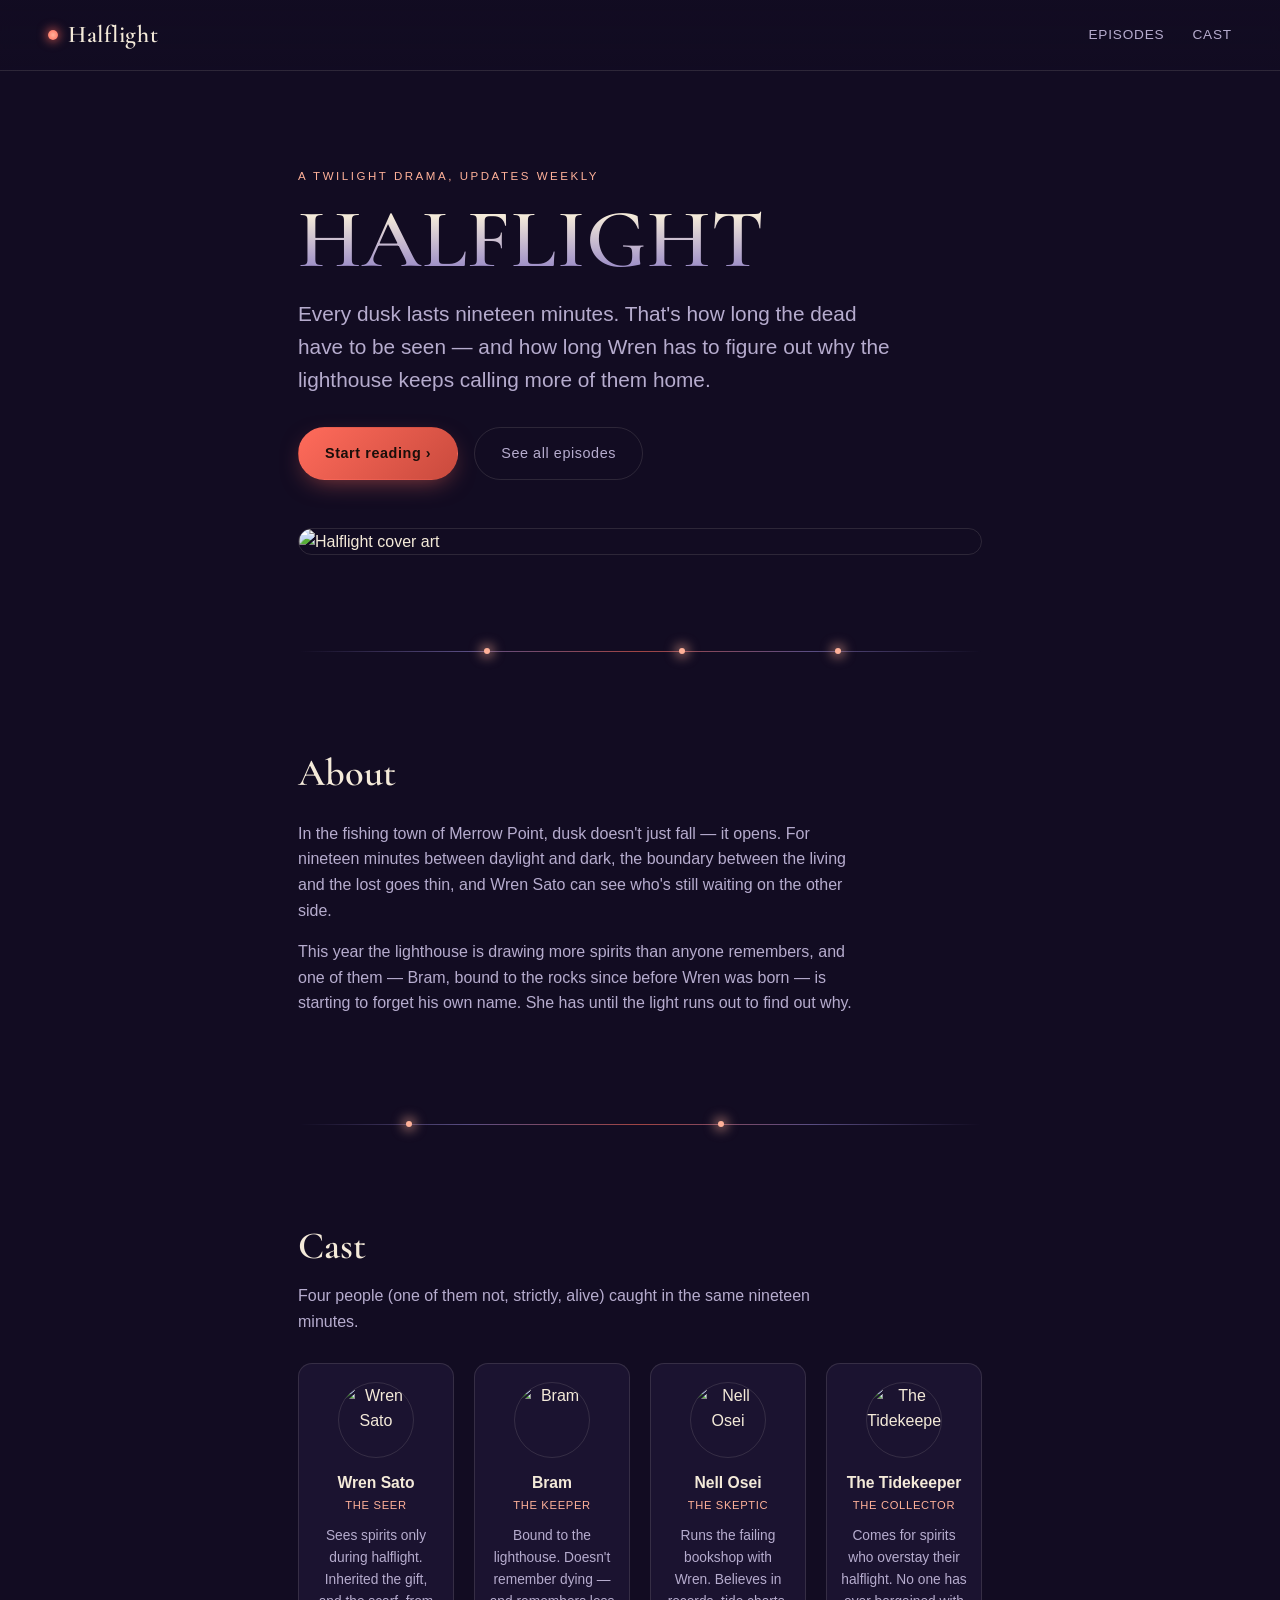
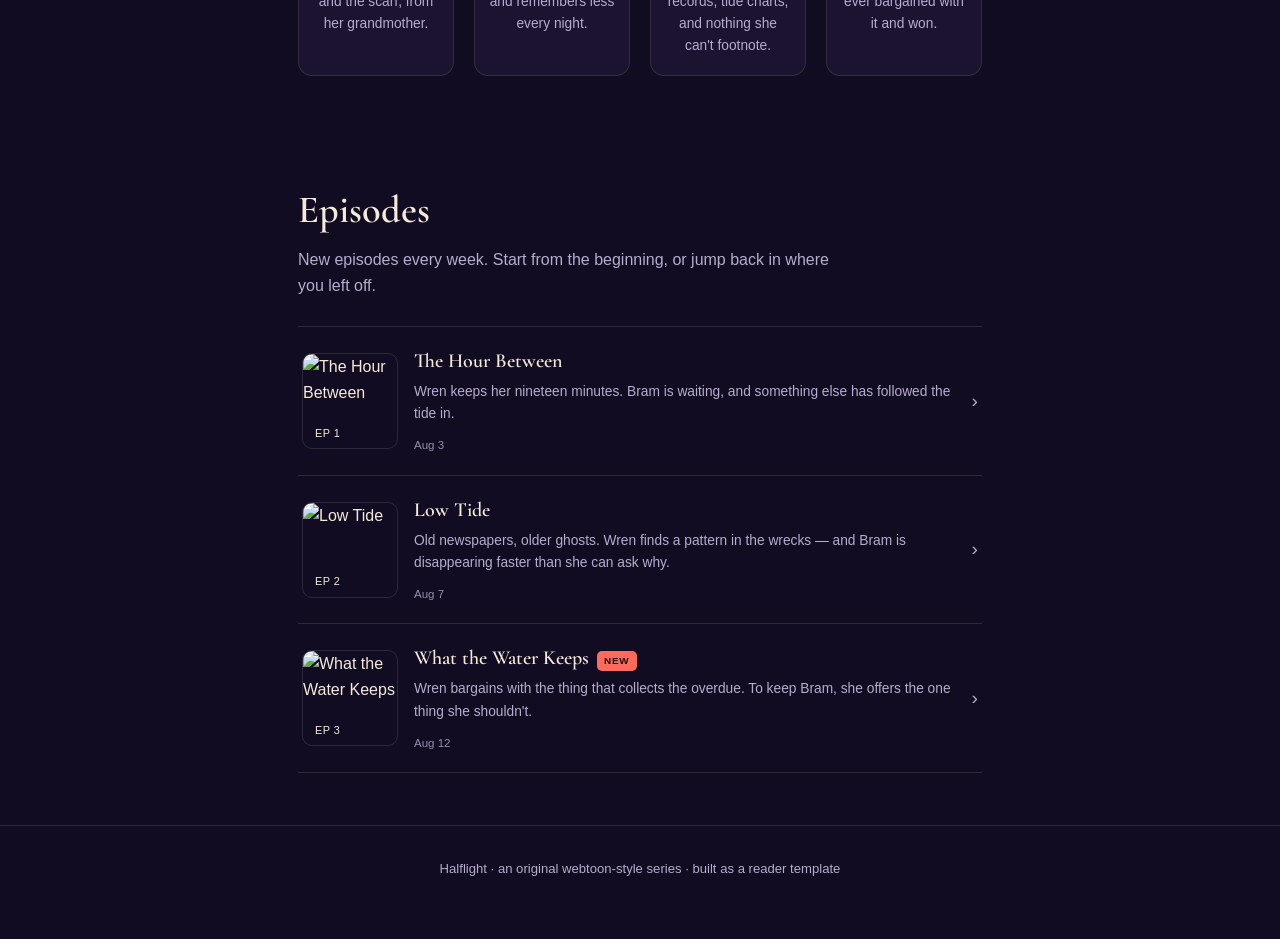
==== commit ba981fe8: "Update index.html" ====
--- a/index.html
+++ b/index.html
@@ -29,7 +29,9 @@
     <a class="btn-primary" href="chapter.html?ep=1">Start reading &#8250;</a>
     <a class="btn-secondary" href="#episodes">See all episodes</a>
   </div>
-  <div class="hero-cover" id="heroCover"></div>
+  <div class="hero-cover">
+  <img src="images/cover.jpg" alt="Halflight cover art">
+</div>
 </header>
 
 <div class="twilight-divider">
--- a/css/style.css
+++ b/css/style.css
@@ -0,0 +1,328 @@
+/* ============================================================
+   HALFLIGHT — a dusk-spirits webtoon
+   Design tokens
+============================================================ */
+:root{
+  --deep:        #120c22;
+  --panel-bg:    #1b1330;
+  --panel-bg-2:  #241a3d;
+  --violet:      #4a3b78;
+  --violet-lt:   #8a7ac4;
+  --ember:       #ff6b5b;
+  --ember-lt:    #ffb199;
+  --teal:        #2e6b63;
+  --cream:       #f4ead9;
+  --muted:       #b6acce;
+  --line:        rgba(244,234,217,0.12);
+
+  --font-display: 'Cormorant Garamond', serif;
+  --font-body:    'Work Sans', sans-serif;
+  --font-ui:      'Space Grotesk', sans-serif;
+
+  --radius: 14px;
+  --max: 780px;
+}
+
+*{ box-sizing:border-box; }
+html{ scroll-behavior:smooth; }
+body{
+  margin:0;
+  background:var(--deep);
+  color:var(--cream);
+  font-family:var(--font-body);
+  line-height:1.6;
+  -webkit-font-smoothing:antialiased;
+}
+img{ max-width:100%; display:block; }
+a{ color:inherit; text-decoration:none; }
+button{ font-family:inherit; cursor:pointer; }
+
+@media (prefers-reduced-motion: reduce){
+  *{ animation-duration:0.001ms !important; transition-duration:0.001ms !important; }
+}
+
+/* ---------- shared texture: ember drift ---------- */
+.ember-field{
+  position:fixed; inset:0; pointer-events:none; z-index:0; overflow:hidden;
+}
+.ember-field span{
+  position:absolute; bottom:-10px; width:4px; height:4px; border-radius:50%;
+  background:radial-gradient(circle, var(--ember-lt) 0%, var(--ember) 60%, transparent 100%);
+  opacity:0.55; animation:drift linear infinite;
+}
+@keyframes drift{
+  0%{ transform:translateY(0) translateX(0); opacity:0; }
+  10%{ opacity:0.6; }
+  90%{ opacity:0.5; }
+  100%{ transform:translateY(-110vh) translateX(20px); opacity:0; }
+}
+
+/* ---------- nav ---------- */
+.site-nav{
+  position:sticky; top:0; z-index:20;
+  display:flex; align-items:center; justify-content:space-between;
+  padding:16px clamp(16px,5vw,48px);
+  background:linear-gradient(180deg, rgba(18,12,34,0.96), rgba(18,12,34,0.85));
+  backdrop-filter:blur(6px);
+  border-bottom:1px solid var(--line);
+}
+.brand{
+  font-family:var(--font-display); font-weight:600; font-size:1.5rem;
+  letter-spacing:0.03em; color:var(--cream);
+  display:flex; align-items:center; gap:10px;
+}
+.brand .mark{
+  width:10px; height:10px; border-radius:50%;
+  background:radial-gradient(circle, var(--ember-lt), var(--ember));
+  box-shadow:0 0 10px 2px rgba(255,107,91,0.6);
+}
+.nav-links{ display:flex; gap:clamp(14px,3vw,28px); font-family:var(--font-ui); font-size:0.85rem; letter-spacing:0.06em; text-transform:uppercase; color:var(--muted); }
+.nav-links a:hover{ color:var(--ember-lt); }
+
+/* ---------- hero ---------- */
+.hero{
+  position:relative; z-index:1;
+  padding:clamp(48px,10vw,96px) clamp(16px,5vw,48px) clamp(32px,6vw,56px);
+  max-width:var(--max); margin:0 auto;
+}
+.eyebrow{
+  font-family:var(--font-ui); text-transform:uppercase; letter-spacing:0.22em;
+  font-size:0.72rem; color:var(--ember-lt); margin:0 0 14px;
+}
+.hero h1{
+  font-family:var(--font-display); font-weight:600;
+  font-size:clamp(3rem, 9vw, 5.2rem); line-height:0.95; margin:0 0 18px;
+  letter-spacing:0.01em;
+  background:linear-gradient(180deg, var(--cream) 20%, var(--violet-lt) 100%);
+  -webkit-background-clip:text; background-clip:text; color:transparent;
+}
+.hero .tagline{
+  font-size:clamp(1.05rem, 2.6vw, 1.3rem); color:var(--muted); max-width:52ch; margin:0 0 30px;
+}
+.hero-cta{ display:flex; gap:16px; flex-wrap:wrap; align-items:center; }
+.btn-primary, .btn-secondary{
+  font-family:var(--font-ui); font-size:0.9rem; letter-spacing:0.04em;
+  padding:14px 26px; border-radius:999px; border:1px solid transparent;
+  display:inline-flex; align-items:center; gap:8px;
+}
+.btn-primary{
+  background:linear-gradient(135deg, var(--ember) 0%, #c94a3d 100%);
+  color:#1a0e0a; font-weight:600;
+  box-shadow:0 8px 24px -8px rgba(255,107,91,0.55);
+  transition:transform 0.2s ease, box-shadow 0.2s ease;
+}
+.btn-primary:hover{ transform:translateY(-2px); box-shadow:0 12px 28px -8px rgba(255,107,91,0.7); }
+.btn-secondary{
+  border-color:var(--line); color:var(--muted);
+  transition:border-color 0.2s ease, color 0.2s ease;
+}
+.btn-secondary:hover{ border-color:var(--violet-lt); color:var(--cream); }
+
+.hero-cover{
+  margin-top:clamp(28px,6vw,48px); border-radius:var(--radius); overflow:hidden;
+  border:1px solid var(--line);
+  box-shadow:0 30px 60px -30px rgba(0,0,0,0.7);
+}
+.hero-cover svg{ width:100%; height:auto; display:block; }
+
+/* ---------- twilight divider (signature element) ---------- */
+.twilight-divider{
+  position:relative; height:64px; max-width:var(--max); margin:8px auto;
+  padding:0 clamp(16px,5vw,48px);
+}
+.twilight-divider .line{
+  position:absolute; left:clamp(16px,5vw,48px); right:clamp(16px,5vw,48px); top:50%;
+  height:1px;
+  background:linear-gradient(90deg, transparent, var(--violet-lt), var(--ember), var(--violet-lt), transparent);
+  opacity:0.6;
+}
+.twilight-divider .spark{
+  position:absolute; top:50%; width:6px; height:6px; border-radius:50%; transform:translateY(-50%);
+  background:var(--ember-lt); box-shadow:0 0 12px 3px rgba(255,177,153,0.7);
+  animation:pulse 3.4s ease-in-out infinite;
+}
+@keyframes pulse{ 0%,100%{ opacity:0.3; transform:translateY(-50%) scale(0.8);} 50%{ opacity:1; transform:translateY(-50%) scale(1.15);} }
+
+/* ---------- section shell ---------- */
+.section{ max-width:var(--max); margin:0 auto; padding:clamp(28px,6vw,52px) clamp(16px,5vw,48px); position:relative; z-index:1; }
+.section h2{
+  font-family:var(--font-display); font-size:clamp(1.8rem,4vw,2.4rem); font-weight:600; margin:0 0 6px;
+}
+.section .lede{ color:var(--muted); max-width:60ch; margin:0 0 28px; }
+
+/* ---------- about / synopsis ---------- */
+.about p{ color:var(--muted); max-width:64ch; }
+.about p + p{ margin-top:14px; }
+
+/* ---------- cast ---------- */
+.cast-grid{
+  display:grid; gap:20px;
+  grid-template-columns:repeat(auto-fit, minmax(150px, 1fr));
+}
+.cast-card{
+  background:var(--panel-bg); border:1px solid var(--line); border-radius:var(--radius);
+  padding:18px 14px; text-align:center;
+  transition:transform 0.25s ease, border-color 0.25s ease;
+}
+.cast-card:hover{ transform:translateY(-4px); border-color:var(--violet-lt); }
+.cast-avatar{
+  width:76px; height:76px; margin:0 auto 12px; border-radius:50%; overflow:hidden;
+  border:1px solid var(--line);
+}
+.cast-avatar svg, .cast-avatar img{ width:100%; height:100%; object-fit:cover; display:block; }
+.cast-name{ font-family:var(--font-ui); font-weight:600; font-size:0.98rem; margin:0 0 2px; }
+.cast-role{ font-family:var(--font-ui); font-size:0.7rem; letter-spacing:0.06em; text-transform:uppercase; color:var(--ember-lt); margin:0 0 10px; }
+.cast-blurb{ font-size:0.86rem; color:var(--muted); margin:0; }
+
+/* ---------- episode list (webtoon style) ---------- */
+.ep-list{ display:flex; flex-direction:column; border-top:1px solid var(--line); }
+.ep-card{
+  display:flex; gap:16px; padding:18px 4px; border-bottom:1px solid var(--line);
+  align-items:center; transition:background 0.2s ease;
+}
+.ep-card:hover{ background:rgba(255,255,255,0.02); }
+.ep-thumb{
+  flex:0 0 auto; width:96px; height:96px; border-radius:10px; overflow:hidden;
+  border:1px solid var(--line); position:relative;
+}
+.ep-thumb svg, .ep-thumb img{ width:100%; height:100%; object-fit:cover; display:block; }
+.ep-num{
+  position:absolute; bottom:4px; left:6px; font-family:var(--font-ui); font-size:0.68rem;
+  background:rgba(18,12,34,0.75); padding:2px 6px; border-radius:6px; letter-spacing:0.04em;
+}
+.ep-meta{ flex:1; min-width:0; }
+.ep-title-row{ display:flex; align-items:baseline; gap:8px; flex-wrap:wrap; }
+.ep-title{ font-family:var(--font-display); font-size:1.25rem; font-weight:600; margin:0; }
+.ep-badge{
+  font-family:var(--font-ui); font-size:0.62rem; text-transform:uppercase; letter-spacing:0.08em;
+  background:var(--ember); color:#1a0e0a; padding:2px 7px; border-radius:5px; font-weight:700;
+}
+.ep-sub{ color:var(--muted); font-size:0.86rem; margin:4px 0 6px; }
+.ep-date{ font-family:var(--font-ui); font-size:0.72rem; color:var(--muted); opacity:0.8; }
+.ep-arrow{ flex:0 0 auto; color:var(--muted); font-size:1.2rem; }
+
+/* ---------- footer ---------- */
+.site-footer{
+  border-top:1px solid var(--line); padding:32px clamp(16px,5vw,48px) 60px;
+  text-align:center; color:var(--muted); font-size:0.82rem; font-family:var(--font-ui);
+  position:relative; z-index:1;
+}
+
+/* ============================================================
+   CHAPTER READER
+============================================================ */
+.reader-bar{
+  position:sticky; top:0; z-index:30;
+  display:flex; align-items:center; gap:14px;
+  padding:14px clamp(14px,4vw,32px);
+  background:rgba(18,12,34,0.94); backdrop-filter:blur(6px);
+  border-bottom:1px solid var(--line);
+}
+.reader-bar .back-link{
+  font-size:1.3rem; color:var(--muted); flex:0 0 auto; line-height:1;
+}
+.reader-bar .back-link:hover{ color:var(--ember-lt); }
+.reader-bar .reader-titles{ flex:1; min-width:0; }
+.reader-bar .series-name{ font-family:var(--font-ui); font-size:0.68rem; letter-spacing:0.08em; text-transform:uppercase; color:var(--muted); }
+.reader-bar .ep-name{ font-family:var(--font-display); font-size:1.05rem; font-weight:600; white-space:nowrap; overflow:hidden; text-overflow:ellipsis; }
+.ep-select{
+  flex:0 0 auto; background:var(--panel-bg); color:var(--cream); border:1px solid var(--line);
+  border-radius:8px; padding:8px 10px; font-family:var(--font-ui); font-size:0.8rem;
+}
+
+/* scroll progress wick */
+.progress-track{ position:fixed; top:0; left:0; width:3px; height:100%; z-index:29; background:transparent; }
+.progress-fill{
+  width:100%; background:linear-gradient(180deg, var(--ember-lt), var(--ember));
+  box-shadow:0 0 8px 1px rgba(255,107,91,0.6);
+  height:0%; transition:height 0.05s linear;
+}
+
+.ep-header{ max-width:var(--max); margin:0 auto; padding:clamp(28px,6vw,44px) clamp(16px,5vw,32px) 8px; text-align:center; }
+.ep-header .eyebrow{ text-align:center; }
+.ep-header h1{
+  font-family:var(--font-display); font-weight:600; font-size:clamp(2rem,5vw,2.8rem); margin:0 0 8px;
+}
+.ep-header .ep-header-sub{ color:var(--muted); font-size:0.95rem; }
+
+.panels{ max-width:var(--max); margin:0 auto; line-height:0; }
+.comic-image{ width:100%; height:auto; display:block; }
+
+.caption-box{
+  position:absolute; max-width:62%; padding:10px 14px; font-family:var(--font-body);
+  font-size:0.86rem; line-height:1.5; color:var(--cream);
+  background:rgba(18,12,34,0.72); border-left:2px solid var(--ember);
+  border-radius:2px; backdrop-filter:blur(2px);
+}
+.caption-box.top{ top:5%; left:6%; }
+.caption-box.bottom{ bottom:6%; right:6%; text-align:right; border-left:none; border-right:2px solid var(--ember); }
+.caption-box.center{ left:50%; transform:translateX(-50%); text-align:center; border:none; bottom:6%; }
+
+.bubble{
+  position:absolute; max-width:56%; padding:10px 16px; font-family:var(--font-body);
+  font-size:0.9rem; color:#1a0e0a; background:var(--cream); border-radius:18px;
+  box-shadow:0 6px 18px -6px rgba(0,0,0,0.5);
+}
+.bubble .speaker{ display:block; font-family:var(--font-ui); font-size:0.62rem; letter-spacing:0.06em; text-transform:uppercase; opacity:0.55; margin-bottom:2px; }
+.bubble.left{ left:6%; }
+.bubble.right{ right:6%; text-align:right; }
+.bubble.upper{ top:10%; }
+.bubble.lower{ bottom:12%; }
+.bubble::after{
+  content:''; position:absolute; width:14px; height:14px; background:var(--cream);
+  bottom:-5px; border-radius:2px; transform:rotate(45deg);
+}
+.bubble.left::after{ left:24px; }
+.bubble.right::after{ right:24px; }
+.bubble.ghost{ background:rgba(244,234,217,0.9); font-style:italic; }
+
+/* ---------- end card / next episode ---------- */
+.ep-end{
+  max-width:var(--max); margin:0 auto; padding:clamp(36px,7vw,56px) clamp(16px,5vw,32px) 20px;
+  text-align:center; border-top:1px solid var(--line);
+}
+.ep-end .end-label{ font-family:var(--font-ui); text-transform:uppercase; letter-spacing:0.16em; font-size:0.72rem; color:var(--muted); margin-bottom:10px; }
+.ep-end .author-note{ color:var(--muted); font-size:0.92rem; max-width:56ch; margin:0 auto 28px; }
+.like-row{ display:flex; justify-content:center; gap:24px; margin-bottom:32px; font-family:var(--font-ui); font-size:0.85rem; color:var(--muted); }
+.like-row button{ background:none; border:1px solid var(--line); color:var(--muted); border-radius:999px; padding:8px 16px; display:flex; align-items:center; gap:6px; transition:all 0.2s ease; }
+.like-row button.active, .like-row button:hover{ border-color:var(--ember); color:var(--ember-lt); }
+
+.next-block{
+  display:flex; flex-direction:column; gap:14px; align-items:center; margin-bottom:12px;
+}
+.next-card{
+  width:100%; max-width:420px; display:flex; align-items:center; gap:14px;
+  background:linear-gradient(135deg, var(--panel-bg-2), var(--panel-bg));
+  border:1px solid var(--line); border-radius:var(--radius); padding:16px 18px;
+  transition:transform 0.2s ease, border-color 0.2s ease;
+}
+.next-card:hover{ transform:translateY(-3px); border-color:var(--ember); }
+.next-card .thumb{ width:56px; height:56px; border-radius:8px; overflow:hidden; flex:0 0 auto; }
+.next-card .thumb svg, .next-card .thumb img{ width:100%; height:100%; object-fit:cover; display:block; }
+.next-card .txt{ text-align:left; flex:1; min-width:0; }
+.next-card .txt .lbl{ font-family:var(--font-ui); font-size:0.66rem; text-transform:uppercase; letter-spacing:0.08em; color:var(--ember-lt); }
+.next-card .txt .ttl{ font-family:var(--font-display); font-weight:600; font-size:1.1rem; white-space:nowrap; overflow:hidden; text-overflow:ellipsis; }
+.next-card .arrow{ font-size:1.4rem; color:var(--muted); flex:0 0 auto; }
+
+.prev-link{ font-family:var(--font-ui); font-size:0.82rem; color:var(--muted); }
+.prev-link:hover{ color:var(--cream); }
+
+.end-of-story{
+  border:1px dashed var(--line); border-radius:var(--radius); padding:22px; max-width:420px; margin:0 auto;
+  color:var(--muted); font-family:var(--font-ui); font-size:0.85rem;
+}
+
+/* comments (mock) */
+.comments{ max-width:var(--max); margin:0 auto; padding:20px clamp(16px,5vw,32px) 80px; }
+.comments h3{ font-family:var(--font-ui); font-size:0.78rem; text-transform:uppercase; letter-spacing:0.1em; color:var(--muted); margin-bottom:16px; }
+.comment{ display:flex; gap:12px; padding:14px 0; border-bottom:1px solid var(--line); }
+.comment .cavatar{ width:36px; height:36px; border-radius:50%; overflow:hidden; flex:0 0 auto; }
+.comment .cavatar svg{ width:100%; height:100%; }
+.comment .cbody .cname{ font-family:var(--font-ui); font-size:0.82rem; font-weight:600; }
+.comment .cbody .ctext{ font-size:0.86rem; color:var(--muted); margin-top:2px; }
+
+@media (max-width: 640px){
+  .hero-cta{ flex-direction:column; align-items:stretch; }
+  .btn-primary, .btn-secondary{ justify-content:center; }
+  .caption-box, .bubble{ max-width:78%; font-size:0.8rem; padding:8px 12px; }
+}
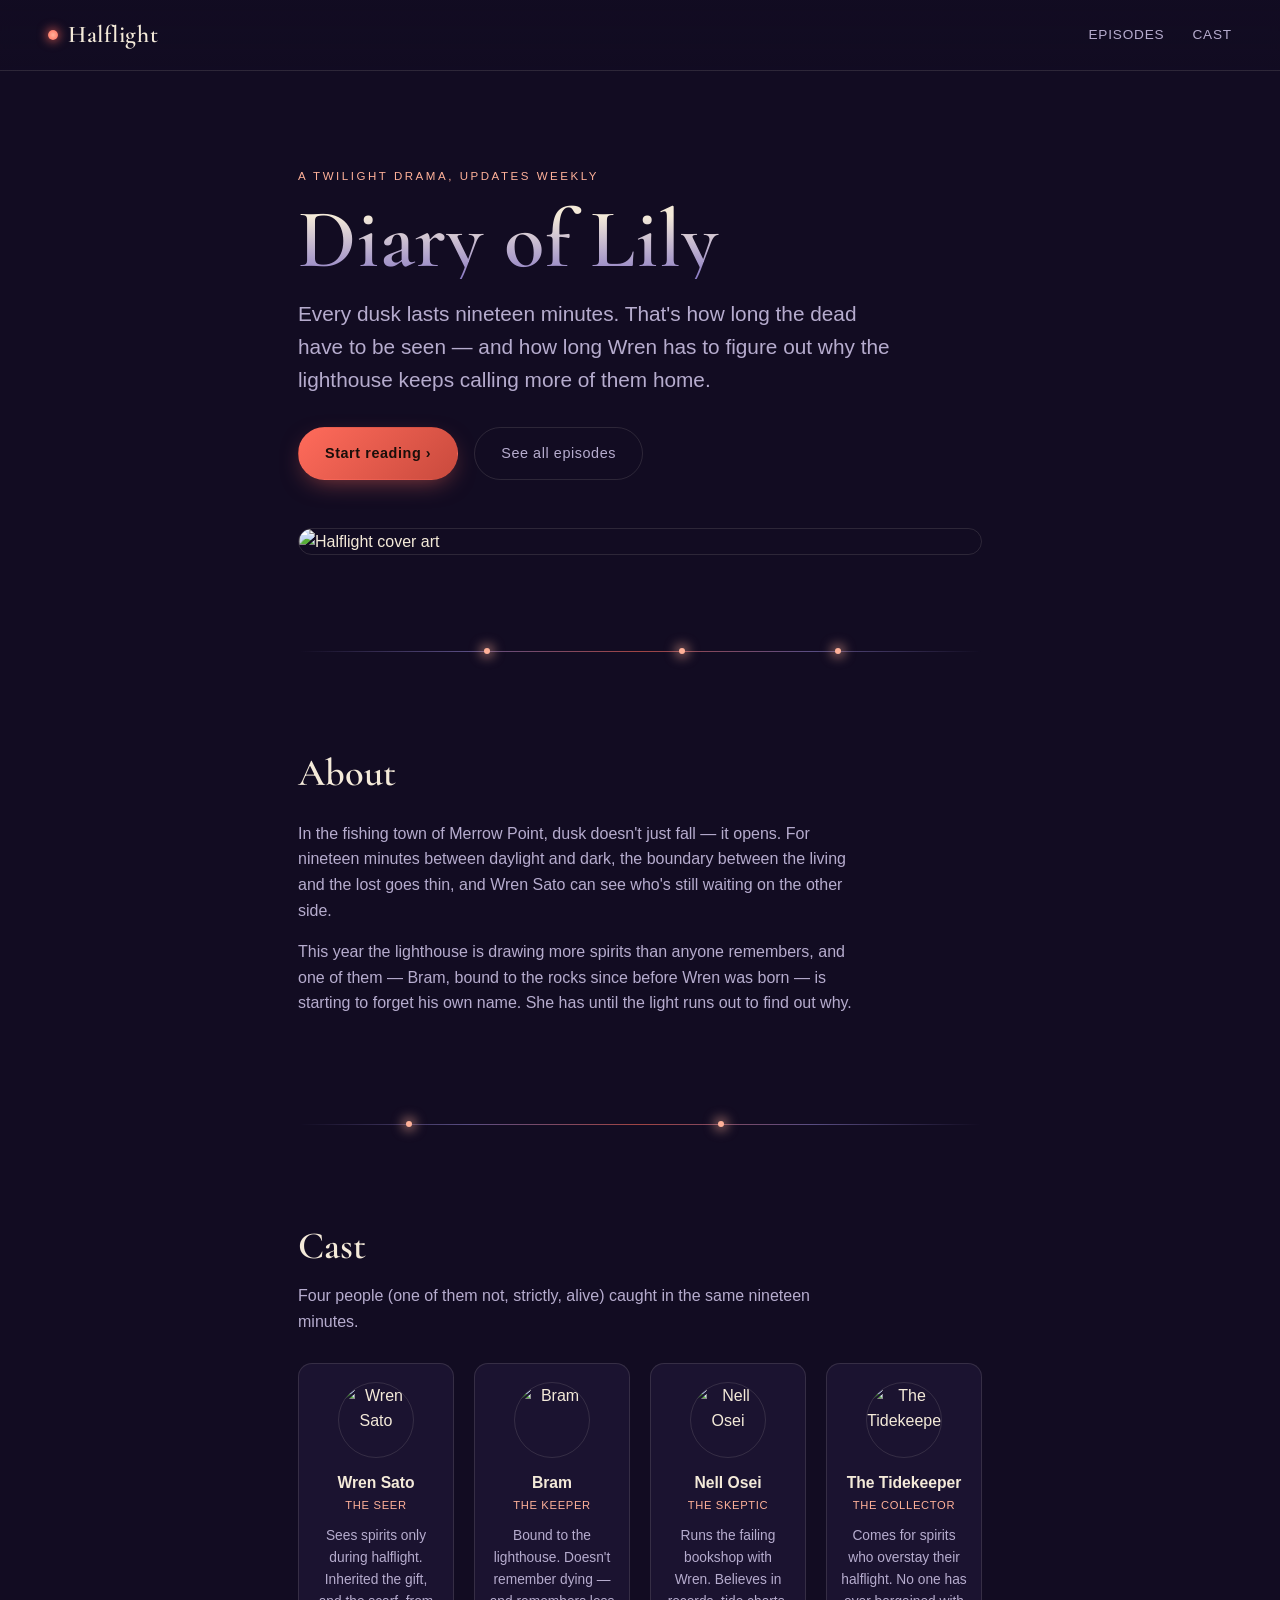
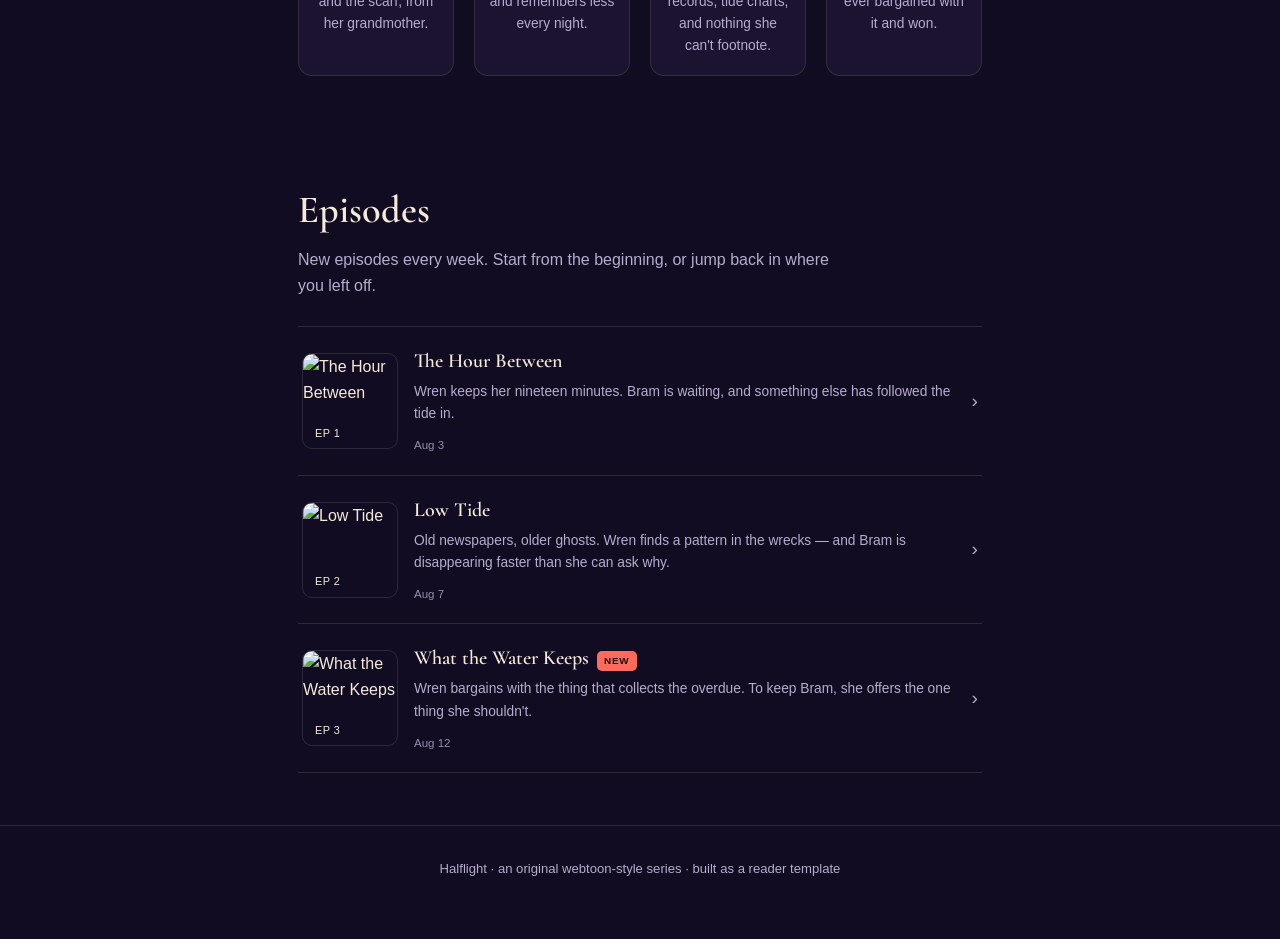
==== commit d7a71487: "Update index.html" ====
--- a/index.html
+++ b/index.html
@@ -3,7 +3,7 @@
 <head>
 <meta charset="UTF-8">
 <meta name="viewport" content="width=device-width, initial-scale=1.0">
-<title>Halflight — a webtoon</title>
+<title>Diary of Lily — a webtoon</title>
 <meta name="description" content="Halflight: every dusk lasts nineteen minutes. That's how long the dead have to be seen.">
 <link rel="preconnect" href="https://fonts.googleapis.com">
 <link href="https://fonts.googleapis.com/css2?family=Cormorant+Garamond:wght@500;600;700&family=Space+Grotesk:wght@400;500;600;700&family=Work+Sans:wght@400;500&display=swap" rel="stylesheet">
@@ -23,15 +23,15 @@
 
 <header class="hero">
   <p class="eyebrow">A twilight drama, updates weekly</p>
-  <h1>HALFLIGHT</h1>
+  <h1>Diary of Lily</h1>
   <p class="tagline">Every dusk lasts nineteen minutes. That's how long the dead have to be seen — and how long Wren has to figure out why the lighthouse keeps calling more of them home.</p>
   <div class="hero-cta">
     <a class="btn-primary" href="chapter.html?ep=1">Start reading &#8250;</a>
     <a class="btn-secondary" href="#episodes">See all episodes</a>
   </div>
   <div class="hero-cover">
-  <img src="images/cover.jpg" alt="Halflight cover art">
-</div>
+    <img src="images/cover.jpg" alt="Halflight cover art">
+  </div>
 </header>
 
 <div class="twilight-divider">
--- a/css/style.css
+++ b/css/style.css
@@ -123,7 +123,7 @@
   border:1px solid var(--line);
   box-shadow:0 30px 60px -30px rgba(0,0,0,0.7);
 }
-.hero-cover svg{ width:100%; height:auto; display:block; }
+.hero-cover img{ width:100%; height:auto; display:block; }
 
 /* ---------- twilight divider (signature element) ---------- */
 .twilight-divider{
